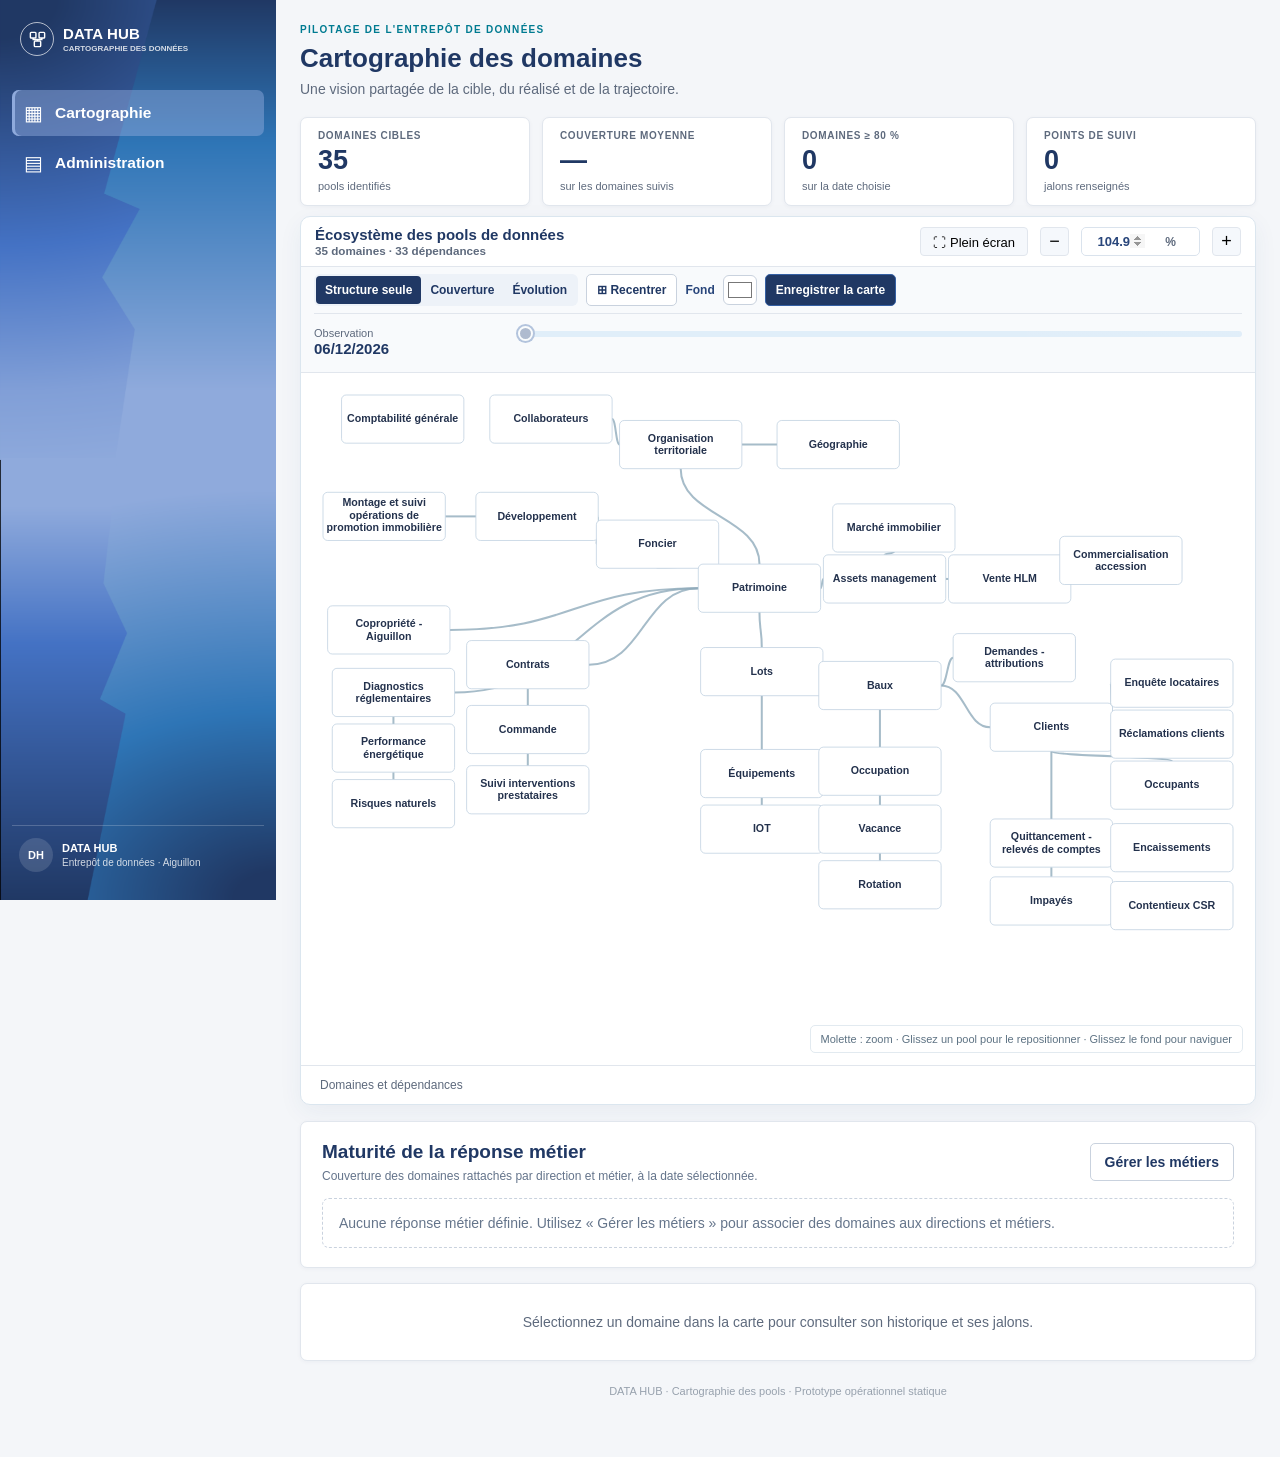
==== DATA_HUB_Cartographie.html @ ed9040ea "Séparer import et enregistrement, relier zoom et caméra à la sauvegarde explicite" ====
<!doctype html>
<html lang="fr"><head><meta charset="utf-8"><meta name="viewport" content="width=device-width,initial-scale=1"><title>DATA HUB • Cartographie</title><style>
/* Design inspiré des fichiers Aiguillon_design d'ARIANE (lecture seule). */
:root{--blue-950:#203864;--blue-900:#29467b;--blue-800:#3560a4;--blue-100:#eaf1fb;--bg:#f4f6f9;--border:#e1e6ed;--text:#14213d;--muted:#5e6a7d;--teal:#007b91;--font:"Century Gothic","CenturyGothic","AppleGothic","Segoe UI",Arial,sans-serif}
*{box-sizing:border-box}body{margin:0;background:var(--bg);color:var(--text);font:14px var(--font)}button,input,select,textarea{font:inherit}button{cursor:pointer}button:focus-visible,input:focus-visible,select:focus-visible,textarea:focus-visible{outline:2px solid #1d64c8;outline-offset:2px}button:disabled{opacity:.5;cursor:not-allowed}.layout{display:flex;min-height:100vh}.side{width:260px;position:sticky;top:0;align-self:flex-start;min-height:100vh;background:linear-gradient(145deg,#29467b,#203864 65%,#284c7d);color:white;flex-shrink:0;padding:24px 13px;display:flex;flex-direction:column}.brand{display:flex;align-items:center;gap:13px;font-size:19px;font-weight:800;letter-spacing:1px;padding:4px 12px}.brand small{display:block;font-size:9px;letter-spacing:1.1px;margin-top:4px;opacity:.8}.logo{border:1px solid #ffffff88;border-radius:50%;height:38px;width:38px;display:grid;place-items:center;font-size:25px}.side nav{display:grid;gap:5px;margin-top:48px}.side nav button{border:0;background:transparent;color:white;border-radius:6px;padding:13px 14px;text-align:left;font-weight:600}.side nav button.active{background:#ffffff29;box-shadow:inset 3px 0 #8faadc}.side nav button:hover{background:#ffffff24}.side-foot{border-top:1px solid #ffffff33;margin-top:auto;padding:18px 12px;font-size:11px;font-weight:700;letter-spacing:.5px}.side-foot small{font-weight:400;opacity:.7}main{min-width:0;flex:1;max-width:1800px;padding:25px clamp(16px,3vw,40px) 15px;margin:auto}.top{display:flex;justify-content:space-between;align-items:center;gap:15px;margin-bottom:20px}.top h1{font-size:26px;color:var(--blue-950);margin:7px 0}.top p{color:var(--muted);margin:0}.overline{font-size:10px;font-weight:700;letter-spacing:1.3px;color:var(--teal)}.actions,.form-actions{display:flex;align-items:center;gap:8px;flex-wrap:wrap}.storage-status{color:#66768a;font-size:12px}.btn{border:1px solid var(--blue-800);background:var(--blue-950);color:white;border-radius:5px;padding:10px 14px;font-weight:700}.btn.secondary{background:white;color:var(--blue-950);border-color:#c9d2de}.btn.danger{color:#b42318;background:#fff;border-color:#efb6b4}.btn:hover{filter:brightness(.95)}.kpis{display:grid;grid-template-columns:repeat(4,1fr);gap:12px;margin-bottom:16px}.kpis article,.panel{background:white;border:1px solid var(--border);border-radius:7px;box-shadow:0 1px 4px #2038640b}.kpis article{padding:18px 20px}.kpis article small{display:block;color:var(--muted);font-size:10px;font-weight:700;letter-spacing:.65px}.kpis article strong{display:block;font-size:31px;margin:8px 0 2px;color:var(--blue-950)}.kpis article span{color:var(--muted);font-size:11px}.toolbar{padding:13px 16px;margin-bottom:15px}.toolrow{display:flex;align-items:center;gap:12px;flex-wrap:wrap}.toggle{display:flex;background:#edf2f8;border-radius:6px;padding:3px}.toggle button{border:0;background:transparent;padding:8px 10px;color:var(--blue-950);border-radius:4px;font-weight:700}.toggle .active{background:var(--blue-950);color:white}.search{display:flex;align-items:center;gap:7px;margin-left:auto;color:var(--muted)}.search input{width:220px}.toolrow input,.toolrow select,.date-controls input,.admin-panel input,.admin-panel select,.admin-panel textarea{background:white;border:1px solid #c9d2de;border-radius:5px;padding:9px 11px;color:var(--text);min-width:0}.toolrow label{font-size:12px;color:var(--muted)}.timeline{display:flex;align-items:end;justify-content:space-between;gap:18px;border-top:1px solid var(--border);margin-top:13px;padding-top:13px}.timeline>div:first-child{flex:1}.timeline label{font-size:12px;color:var(--muted)}.timeline label strong{color:var(--blue-950);margin-left:10px}.timeline input[type=range]{display:block;accent-color:var(--teal);width:100%;margin:12px 0 4px}.date-controls{display:flex;gap:7px;align-items:center}.map-panel{overflow:hidden}.map-heading{padding:16px 18px 12px;display:flex;justify-content:space-between;align-items:center}.map-heading b{font-size:16px}.map-heading small{display:block;color:var(--muted);margin-top:4px}.zoom{display:flex;align-items:center;gap:12px}.zoom button{background:#f5f8fc;border:1px solid var(--border);border-radius:4px;width:29px;height:29px;font-size:18px}.zoom span{font-size:12px;color:var(--muted);min-width:45px;text-align:center}#mapViewport{position:relative;overflow:hidden;min-height:630px;height:min(69vh,860px);background:radial-gradient(circle at 20% 10%,#fff 0%,#fafcff 80%);border-top:1px solid var(--border);cursor:grab}#mapViewport:active{cursor:grabbing}#mapSvg{width:100%;height:100%;display:block;touch-action:none}.edge{fill:none;stroke:#a6bacb;stroke-width:2;opacity:.72;vector-effect:non-scaling-stroke}.edge.active{stroke:var(--teal);stroke-width:3}.node rect{fill:white;stroke:#b9c9d8;stroke-width:1.35}.node .accent{fill:var(--teal)}.node text{font:700 12px var(--font);fill:#223551;pointer-events:none}.node .subtext{font:10px var(--font);fill:#64748b}.node{cursor:pointer}.node:hover rect:first-child,.node.selected rect:first-child{stroke:var(--teal);stroke-width:3}.node.dim{opacity:.19}.node .percent{font:800 15px var(--font)}.node .pct-bg{fill:#e6ebf0}.node .pct-bar{fill:var(--teal)}.map-help{position:absolute;bottom:11px;right:16px;color:#94a0ac;font-size:11px;pointer-events:none}.legend{display:flex;gap:17px;flex-wrap:wrap;align-items:center;padding:12px 19px;border-top:1px solid var(--border);color:var(--muted);font-size:12px}.legend i{display:inline-block;width:10px;height:10px;border-radius:3px;margin-right:5px}.detail{margin-top:15px;padding:20px}.empty-detail{text-align:center;color:var(--muted);padding:10px}.detail-head{display:flex;justify-content:space-between;gap:15px}.detail-head h2{margin:0 0 4px;font-size:19px}.detail-head p{margin:0;color:var(--muted)}.details-grid{display:grid;grid-template-columns:180px 1fr;gap:24px;margin-top:16px}.big-percent{font-size:42px;color:var(--blue-950);font-weight:800}.mini-timeline{display:flex;gap:8px;flex-wrap:wrap}.mini-timeline span{border:1px solid var(--border);border-radius:5px;padding:9px 12px;background:#f9fbff;font-size:12px}.mini-timeline small{display:block;color:var(--muted);margin-top:3px}.two-col{display:grid;grid-template-columns:1fr 1fr;gap:15px;margin-bottom:15px}.admin-panel{padding:20px;margin-bottom:15px}.admin-panel h2{font-size:19px;color:var(--blue-950);margin:0 0 10px}.admin-panel h3{font-size:14px;margin:25px 0 10px}.muted{color:var(--muted);line-height:1.6}.admin-panel form{display:grid;gap:14px}.admin-panel form label{display:grid;gap:6px;font-size:12px;font-weight:700;color:var(--blue-950)}.admin-panel textarea{resize:vertical}.admin-panel select[multiple]{min-height:130px}.admin-panel small{font-weight:400;color:var(--muted)}.inline-input{display:flex;align-items:center;gap:8px}.inline-input input{width:110px}.item-list{display:grid;gap:7px}.item{display:flex;align-items:center;justify-content:space-between;gap:12px;padding:10px;border:1px solid var(--border);border-radius:5px}.item small{display:block;margin-top:3px}.item button,.link-btn{color:var(--blue-800);background:transparent;border:0;text-align:left;font-weight:700}.item .danger{color:#b42318}.notice{background:#eaf1fb;padding:13px;border-radius:6px;margin:14px 0;color:var(--blue-950);line-height:1.6}footer{text-align:center;color:#97a1ad;font-size:11px;padding:24px}section[hidden]{display:none!important}
@media(max-width:1120px){.side{width:205px}.kpis{grid-template-columns:repeat(2,1fr)}.two-col{grid-template-columns:1fr}.search{margin-left:0}}@media(max-width:700px){.layout{display:block}.side{position:relative;width:100%;min-height:auto;padding:12px}.side nav{display:flex;overflow:auto;margin-top:12px}.side-foot{display:none}main{padding:16px 10px}.top,.timeline{flex-direction:column;align-items:stretch}.kpis{gap:6px}.kpis article{padding:12px}.kpis article strong{font-size:26px}#mapViewport{height:65vh;min-height:490px}.details-grid{grid-template-columns:1fr}.search input{width:180px}}
@media(prefers-reduced-motion:reduce){*{scroll-behavior:auto!important;transition:none!important}}

/* Bandeau source : ARIANE / humain/application_scenario/ui-theme/Aiguillon_design.
   Reproduction en HTML autonome des règles shell.css et de son image originale. */
:root{--app-bg:#f4f6f9;--surface:#fff;--border-strong:#c9d2de;--blue-300:#8faadc;--radius-md:7px;--sidebar-width:276px;--font-ui:"Century Gothic","CenturyGothic","AppleGothic","Segoe UI",Arial,sans-serif}
.side{width:var(--sidebar-width);padding:22px 12px 16px;min-height:100vh;background-color:#29467b;background-image:url("[data-uri]");background-size:100% 100%;background-position:center top}
.brand{display:flex;align-items:center;gap:9px;padding:0 8px;font-size:15px;letter-spacing:.2px;font-weight:700}
.brand .logo{width:34px;height:34px;display:grid;place-items:center;border:1px solid #ffffffaa;border-radius:50%;flex:none;font-size:unset}
.brand small{font-size:8px;font-weight:600;margin-top:2px;letter-spacing:0}
.side nav{display:flex;flex-direction:column;gap:4px;margin-top:34px}
.side nav button{display:flex;align-items:center;gap:12px;width:100%;border:0;border-radius:var(--radius-md);padding:11px 12px;background:transparent;color:#fff;font-size:15.5px;font-weight:600;text-align:left;box-shadow:none}
.side nav button:hover{background:rgb(143 170 220 / 34%)}
.side nav button.active{background:rgb(143 170 220 / 48%);box-shadow:inset 3px 0 0 var(--blue-300)}
.nav-icon{width:19px;display:inline-grid;place-items:center;font-size:20px;font-weight:400}
.side-foot{display:flex;align-items:center;gap:9px;margin-top:auto;padding:12px 7px;border-top:1px solid #ffffff33;font-size:11px;letter-spacing:0}
.side-foot>div{display:flex;flex-direction:column;gap:3px}.side-foot small{font-size:10px;opacity:.8}.user-round{width:34px;height:34px;display:grid;place-items:center;background:#ffffff22;border-radius:50%;flex:none;font-size:11px}
main{max-width:none;margin-left:0;flex:1;padding:20px 24px 36px}
.admin-actions[hidden]{display:none!important}
.admin-actions{justify-content:flex-end}
.admin-tabs{display:flex;gap:5px;border-bottom:1px solid var(--border-strong);margin:0 0 16px;padding:0 3px}
.admin-tabs button{border:0;border-radius:7px 7px 0 0;padding:13px 21px;background:#eef2f8;color:var(--blue-950);font-weight:700}
.admin-tabs button.active{background:var(--blue-950);color:white}
.admin-help p{color:var(--muted);line-height:1.5}
#domainAdmin[hidden],#coverageAdmin[hidden]{display:none!important}
#domainAdmin .two-col{grid-template-columns:minmax(0,1fr)}
#domainAdmin .admin-panel{margin-bottom:14px}
.coverage-workspace{max-width:1050px}
.coverage-workspace form{display:grid;grid-template-columns:1fr 1fr;column-gap:18px;row-gap:16px}
.coverage-workspace form label:first-child,.coverage-workspace form label:last-of-type{grid-column:1/-1}
.coverage-workspace form button{grid-column:1/-1;justify-self:start}
.map-panel{border-radius:10px;box-shadow:0 7px 25px #1c47700f;border:1px solid #dbe6ef}
.map-heading{padding:17px 22px}.map-heading b{color:var(--blue-950);font-size:17px}
.map-subtitle{color:#8b9bab!important}
#mapViewport{height:min(80vh,950px);min-height:670px;background:radial-gradient(ellipse at 50% 35%,#fff 0%,#fcfeff 58%,#f2f8fc 100%);cursor:grab}
#mapViewport.is-node-drag{cursor:grabbing}
.node{cursor:grab}.node.is-dragging{cursor:grabbing}
.node rect:first-child{fill:#fff;stroke:#b4d5dc;stroke-width:1.7;filter:drop-shadow(0 2px 5px #284c6a18)}
.node:hover rect:first-child,.node.selected rect:first-child{stroke:#007b91;stroke-width:2.7;filter:drop-shadow(0 3px 9px #007b9133)}
.node .bracket{fill:none;stroke:#008c9d;stroke-width:2.8;stroke-linecap:round}
.node text{font:700 14px var(--font);fill:#24324d}
.node .percent{font-size:13px;font-weight:800}
.node .pct-bg{fill:#edf1f5}.node .pct-bar{fill:#007b91}
.edge{stroke:#91acbc;stroke-width:2;opacity:.8}
.edge.active{stroke:#007b91;stroke-width:3.2;opacity:1}
.map-help{background:#ffffffd9;bottom:12px;right:12px;padding:7px 10px;border:1px solid #e2eaf0;border-radius:5px;color:#5d7283}
#mapCount{font-weight:600}
@media(max-width:1199px){.side{display:none}main{margin:0;padding:18px}}
@media(max-width:767px){.side{display:flex;width:100%;min-height:auto;background-size:cover;padding:12px}.side nav{margin-top:12px;flex-direction:row}.side-foot{display:none}.brand{font-size:14px}.admin-tabs button{padding:11px;font-size:12px}.coverage-workspace form{grid-template-columns:1fr}.coverage-workspace form label{grid-column:1!important}#mapViewport{min-height:540px;height:75vh}}

.node rect:first-child{filter:none;stroke:#b9cbdc;stroke-width:1.3px}.node .bracket{display:none}.node text{font-size:13px}.coverage-head{display:flex;align-items:center;justify-content:space-between;gap:20px;flex-wrap:wrap}.coverage-head label{display:flex;align-items:center;gap:9px}.coverage-table-wrap{overflow:auto;max-height:68vh;border:1px solid #e1e6ed;border-radius:6px;margin-top:16px}.coverage-table{table-layout:auto;width:max-content;min-width:100%;border-spacing:0}.coverage-table th,.coverage-table td{padding:10px!important;font-size:13px!important;border-bottom:1px solid #dce4ef!important}.coverage-table thead th{position:sticky;top:0;z-index:3;background:#203864!important;color:white!important}.coverage-table .domain-column{position:sticky;left:0;z-index:2;min-width:280px;max-width:370px;text-align:left;background:#eaf1fb!important;color:#203864!important}.coverage-table thead .domain-column{z-index:4;background:#203864!important;color:white!important}.coverage-table td{min-width:130px;background:white}.coverage-table tbody tr:nth-child(even) td{background:#f8fbff}.matrix-value{width:84px;text-align:right;border:1px solid #c9d2de;border-radius:5px;padding:7px}.date-cell{display:flex;gap:14px;align-items:center;justify-content:space-between}.remove-date{border:0;background:transparent;color:white;font-size:20px}.coverage-actions{display:flex;justify-content:space-between;gap:12px;align-items:center;flex-wrap:wrap;padding-top:17px}
/* Teintes exclusivement bleues et cartouches lisibles. */
.node .pct-bg{fill:#eaf1fb}.node .pct-bar{fill:#3560a4}.node rect:first-child{filter:none!important}.node .percent{font-weight:700}.node .bracket{display:none!important}
.coverage-table .domain-column{max-width:380px;overflow-wrap:anywhere}

.map-placement-notice{margin:-2px 0 10px;padding:9px 14px;border:1px solid #d5e2f0;border-radius:6px;color:#29467b;background:#edf4fc;font-size:12px}
#saveMapLayout{white-space:nowrap}
.coverage-table th.date-found{background:#3b7cbb!important;box-shadow:inset 0 0 0 3px #8faadc!important;transition:background .25s,box-shadow .25s}


/* Cartographie lisible : cartes plus grandes, plein écran réel / secours sans serveur. */
#mapPanel{min-width:0}
#mapPanel:fullscreen,#mapPanel.fullscreen-fallback{
 display:flex!important;flex-direction:column!important;width:100vw!important;height:100vh!important;
 max-width:none!important;max-height:none!important;border-radius:0!important;margin:0!important;
 border:none!important;background:white!important;z-index:9999
}
#mapPanel:fullscreen #mapViewport,#mapPanel.fullscreen-fallback #mapViewport{
 flex:1 1 auto!important;height:auto!important;min-height:0!important
}
#mapPanel.fullscreen-fallback{position:fixed!important;inset:0!important}
#mapPanel:fullscreen .map-heading,#mapPanel.fullscreen-fallback .map-heading{flex:none!important}
#mapPanel:fullscreen .legend,#mapPanel.fullscreen-fallback .legend{flex:none!important}
#mapFullscreen{width:auto!important;padding:6px 12px!important;font-size:13px!important;line-height:1.4!important;white-space:nowrap}
.node text{font-size:19px!important;letter-spacing:-.2px;font-weight:700}
.node .percent{font-size:14px!important}
.node rect:first-child{stroke-width:1.5px}


.coverage-table-wrap{min-height:280px!important;display:block!important;overflow:auto!important}
#coverageMatrix{display:table!important;width:max-content!important;min-width:100%!important;table-layout:auto!important}
#coverageMatrix thead{display:table-header-group!important}
#coverageMatrix tbody{display:table-row-group!important}
#coverageMatrix tr{display:table-row!important}
#coverageMatrix th,#coverageMatrix td{display:table-cell!important}
#coverageMatrix tbody th.domain-column{min-width:300px}
#coverageMatrix .matrix-value{min-width:72px!important;max-width:96px!important}
#coverageMatrix .unit{padding-left:5px;color:#5e6a7d}

/* Cartouches confortables pour la lecture et choix du fond Aiguillon */
.node text{font-size:23px!important;letter-spacing:0!important;font-weight:700!important}
.node .percent{font-size:17px!important}
.map-background-control{display:inline-flex!important;align-items:center!important;gap:8px;white-space:nowrap;font-size:12px!important;font-weight:700;color:#29467b!important}
.map-background-control input[type="color"]{width:39px;height:35px;cursor:pointer;padding:2px;border-radius:6px;border:1px solid #c9d2de;background:#fff}
#mapViewport{background-image:none!important}

/* Barre compacte intégrée à la cartographie : aucun bandeau séparé. */
.kpis{margin-bottom:10px}
.kpis article{padding:12px 17px}
.kpis article strong{font-size:27px;margin:4px 0 1px}
.map-heading{padding:9px 14px!important;gap:12px}
.map-heading b{font-size:15px!important}
.map-heading small{margin-top:1px!important}
.map-inline-controls{background:#f8fafc;border-top:1px solid #e1e6ed;padding:7px 12px 5px}
.map-tool-strip{display:flex;align-items:center;gap:8px;flex-wrap:wrap}
.map-tool-strip .toggle{padding:2px}
.map-tool-strip .toggle button{padding:7px 9px;font-size:12px}
.map-tool-strip .search{margin-left:0}
.map-tool-strip .search input{width:180px;padding:7px 9px}
.map-tool-strip .focus-control{display:flex;align-items:center;gap:6px;font-size:12px;color:#5e6a7d}
.map-tool-strip select{width:160px;padding:7px 8px}
.map-tool-strip .btn{padding:8px 10px;font-size:12px}
.map-tool-strip .map-background-control{font-size:11px}
.map-tool-strip .map-background-control input[type=color]{height:30px;width:34px}
.map-time-bar{display:flex;align-items:center;gap:14px;margin-top:7px;padding-top:7px;border-top:1px solid #e1e6ed;min-width:0}
.map-time-caption{display:flex;flex-direction:column;align-items:flex-start;flex:0 0 152px;gap:2px;font-size:10px;color:#5e6a7d}
.map-time-caption strong{font-size:12px;color:#203864;white-space:nowrap}
.map-time-caption small{font-size:10px;color:#64748b}
.map-time-track{min-width:150px;flex:1;align-self:center;position:relative;padding-top:2px}
.map-time-track input[type=range]{width:100%;accent-color:#3560a4;margin:0;display:block;height:17px;cursor:pointer}
.map-time-track input[type=range]:disabled{opacity:.35;cursor:not-allowed}
.time-stops{position:relative;height:19px;margin:0 8px}
.time-stop{position:absolute;top:0;transform:translateX(-50%);width:12px;height:12px;border:2px solid #3560a4;border-radius:50%;background:#eaf1fb;padding:0;cursor:pointer}
.time-stop.active{background:#203864;border-color:#203864;box-shadow:0 0 0 3px #8faadc66}
.time-stop.future{border-style:dashed}
.time-stop .time-point-label{position:absolute;top:12px;left:50%;transform:translateX(-50%);font-size:9px;white-space:nowrap;color:#405775;font-weight:600;pointer-events:none}
.time-stop.active .time-point-label{color:#203864;font-weight:800}
.time-ends{display:flex;justify-content:space-between;color:#77879e;font-size:9px;margin:0 2px;min-height:12px}
.time-ends:empty{display:none}
.map-time-bar .date-controls{flex:none;gap:6px}
.map-time-bar .date-controls input{width:132px;padding:6px 7px;font-size:12px}
.map-time-bar .date-controls .btn{padding:7px 9px;font-size:12px}
.map-inline-status{font-size:10px;color:#7c8a9a;min-height:14px;margin-top:3px}
#mapViewport{height:min(77vh,950px);border-top:1px solid #e1e6ed}
#mapPanel:fullscreen .map-inline-controls,#mapPanel.fullscreen-fallback .map-inline-controls{flex:none!important}
@media(max-width:1150px){
 .map-tool-strip .search input{width:145px}
 .map-time-bar{flex-wrap:wrap}
 .map-time-caption{flex-basis:125px}
 .map-time-track{flex-basis:50%}
}
@media(max-width:690px){
 .map-heading{align-items:flex-start}
 .map-time-bar{gap:8px}
 .map-time-caption{flex:1 0 100%}
 .map-time-track{flex:1 0 100%;order:2}
 .map-time-bar .date-controls{order:1}
 .map-tool-strip .search input{width:170px}
}


/* Frise temporelle : libellés mieux contrastés et bandeau épuré. */
.map-tool-strip{gap:8px}
.map-time-caption{flex-basis:172px}
.map-time-caption span,.map-time-caption small{font-size:12px}
.map-time-caption strong{font-size:16px}
.time-stops{height:34px}
.time-stop{height:16px;width:16px;border-width:2px}
.time-stop .time-point-label{font-size:13px;top:17px;letter-spacing:.2px;font-weight:700}
.time-stop.active .time-point-label{font-weight:800}
.time-ends{font-size:11px;margin-top:4px}
.map-time-track{padding-top:4px}
.map-inline-controls{padding:7px 13px 8px}
.json-import-status{margin:0 0 12px;padding:10px 13px;background:#eff4fa;border:1px solid #d9e6f3;border-radius:6px;color:#29467b;font-size:12px;line-height:1.5}


/* Frise claire, sans bornes ni légendes pouvant se chevaucher */
.map-time-bar{padding-bottom:1px}
.map-time-caption{flex:0 0 190px;gap:1px}
.map-time-caption span{font-size:11px}
.map-time-caption strong{font-size:15px;white-space:nowrap}
.map-time-track{padding-top:2px;--today-split:100%}
.map-time-track input[type=range]{appearance:none;-webkit-appearance:none;background:transparent;height:21px;cursor:pointer;accent-color:transparent}
.map-time-track input[type=range]::-webkit-slider-runnable-track{height:6px;border-radius:20px;background:linear-gradient(90deg,#3560a4 0%,#3560a4 var(--today-split),#b6d6f3 var(--today-split),#b6d6f3 100%);border:0}
.map-time-track input[type=range]::-moz-range-track{height:6px;border-radius:20px;background:linear-gradient(90deg,#3560a4 0%,#3560a4 var(--today-split),#b6d6f3 var(--today-split),#b6d6f3 100%);border:0}
.map-time-track input[type=range]::-webkit-slider-thumb{-webkit-appearance:none;width:15px;height:15px;margin-top:-4.5px;border-radius:50%;border:2px solid #fff;background:#29467b;box-shadow:0 0 0 2px #3560a4}
.map-time-track.future-selection input[type=range]::-webkit-slider-thumb{background:#9fc5e8;box-shadow:0 0 0 2px #8faadc}
.map-time-track input[type=range]::-moz-range-thumb{width:12px;height:12px;border-radius:50%;border:2px solid #3560a4;background:#29467b}
.map-time-track.future-selection input[type=range]::-moz-range-thumb{background:#9fc5e8;border-color:#8faadc}
.time-stops{height:19px}
.time-stop{width:14px;height:14px;border:2px solid #3560a4;background:#eaf1fb;border-radius:50%;top:2px}
.time-stop.future{border-color:#81b0e2;background:#dfedfa;border-style:solid}
.time-stop.active{border-color:#29467b;background:#29467b;box-shadow:0 0 0 3px #8faadc66}
.time-stop.future.active{border-color:#6b9ed8;background:#9fc5e8;box-shadow:0 0 0 3px #b6d6f388}
.time-point-label,.time-ends,.map-inline-status{display:none!important}
@media(max-width:850px){.map-time-caption{flex-basis:145px}.map-time-caption strong{font-size:13px}}


.domain-list-actions{display:flex;align-items:center;gap:12px;flex-shrink:0}.domain-list-actions .btn{padding:7px 10px;font-size:12px}.domain-list-actions strong{min-width:54px;text-align:right}

/* Zoom précis (5 à 500 %), intégré dans l'en-tête sans agrandir le bandeau. */
.zoom .zoom-custom{display:inline-flex;align-items:center;justify-content:center;gap:3px;
  border:1px solid #dae3ed;background:#fff;border-radius:5px;padding:1px 6px;color:#29467b;white-space:nowrap}
.zoom-custom input[type=number]{width:57px;border:0;outline:none;background:transparent;color:#29467b;
  text-align:right;font-size:13px;font-weight:700;padding:5px 0;font-family:inherit}
.zoom-custom input[type=number]:focus-visible{outline:2px solid #3560a4;border-radius:3px}
.zoom-custom input::-webkit-inner-spin-button,.zoom-custom input::-webkit-outer-spin-button{opacity:.6}
.zoom-custom span{font-size:12px;font-weight:600}


/* La carte est une surface de manipulation, jamais une zone de sélection de texte.
   Portée volontairement limitée : formulaires et tableau d'administration inchangés. */
#mapViewport,#mapViewport *{
  -webkit-user-select:none!important;
  user-select:none!important;
}
#mapViewport svg text{
  -webkit-user-select:none!important;
  user-select:none!important;
  pointer-events:none!important;
}
#mapViewport{touch-action:none}


/* Direction et réponse métier — mêmes composants et couleurs Aiguillon. */
.business-admin-layout{display:grid;grid-template-columns:minmax(320px,.9fr) minmax(320px,1.1fr);gap:16px}
.business-admin-layout .admin-panel{min-width:0}
#businessAdmin[hidden]{display:none!important}
#businessAdmin select[multiple]{min-height:290px}
.business-report{margin-top:16px;padding:19px 21px}
.business-report-header{display:flex;justify-content:space-between;align-items:center;gap:16px;flex-wrap:wrap}
.business-report h2{font-size:19px;color:#203864;margin:0}
.business-report-header p{font-size:12px;margin:6px 0 0;color:#64748b}
.business-analysis{display:grid;gap:14px;margin-top:15px}
.business-empty{border:1px dashed #c9d2de;padding:16px;border-radius:7px;color:#65758b}
.business-direction{border:1px solid #dce5f0;border-radius:8px;overflow:hidden;background:#fff}
.business-direction-header{padding:12px 15px;display:flex;align-items:center;justify-content:space-between;gap:16px;background:#edf3fa}
.business-direction-header h3{font-size:15px;margin:0;color:#203864}
.business-direction-header small{color:#62728b}
.business-score{display:flex;align-items:center;gap:12px;white-space:nowrap}
.business-score strong{color:#203864;font-size:21px}
.business-meter{width:115px;height:8px;background:#d7e2ee;border-radius:10px;overflow:hidden}
.business-meter>span{display:block;height:100%;background:#3560a4;border-radius:10px}
.business-rows{display:grid}
.business-row{display:grid;grid-template-columns:minmax(180px,1fr) 120px 115px minmax(100px,.65fr);align-items:center;gap:10px;padding:10px 15px;border-top:1px solid #e8edf4;font-size:12px}
.business-row strong{font-size:13px;color:#29467b}
.business-row .business-details{color:#6a7b91;text-align:right}
.business-row .business-score strong{font-size:15px}
.business-list-item{display:flex;align-items:center;justify-content:space-between;gap:10px;padding:11px 12px;border-bottom:1px solid #e3eaf3}
.business-list-item .name{font-weight:700;color:#203864}
.business-list-item small{display:block;color:#64748b;margin-top:4px}
.business-list-item button{flex:none}
.business-list-direction{margin:15px 0 5px;color:#29467b}
@media(max-width:1000px){.business-admin-layout{grid-template-columns:1fr}}
@media(max-width:720px){.business-row{grid-template-columns:1fr 75px;gap:6px}.business-row .business-meter,.business-row .business-details{grid-column:1/-1}.business-score{justify-content:flex-end}}


/* Interception des sélections pendant les glissements, y compris le SVG. */
#mapViewport,#mapViewport *{user-select:none!important;-webkit-user-select:none!important;-webkit-touch-callout:none!important}
#mapViewport svg text{user-select:none!important;-webkit-user-select:none!important;pointer-events:none!important}

/* Domaine(s) affectés et navigation cartographique depuis la réponse métier. */
.business-row{grid-template-columns:minmax(220px,2.2fr) 78px 120px 145px;align-items:center}
.business-job-content{min-width:0}
.business-job-content>strong{display:block}
.business-domains{display:flex;align-items:center;flex-wrap:wrap;gap:4px;margin-top:5px;min-width:0}
.business-domains-label{font-size:10px;color:#64748b}
.business-domain-chip{font-size:10px;color:#365778;background:#edf3fa;border:1px solid #dce7f4;border-radius:4px;padding:2px 6px;max-width:210px;overflow:hidden;text-overflow:ellipsis;white-space:nowrap}
.business-domain-disclosure{display:inline-block;position:relative}
.business-domain-disclosure summary{display:list-item;list-style:none;padding:2px 7px;font-size:10px;font-weight:700;color:#3560a4;border-radius:4px;background:#e7effa;cursor:pointer}
.business-domain-disclosure summary::-webkit-details-marker{display:none}
.business-domain-disclosure summary:hover{background:#d7e6fa}
.business-domain-expanded{display:flex;gap:5px;flex-wrap:wrap;max-height:136px;overflow:auto;padding:8px 0 3px}
.business-domain-disclosure[open]{flex-basis:100%}
.business-focus-target{cursor:pointer}
.business-focus-target:hover{background:#e9f1fc}
.business-focus-target:focus-visible{outline:2px solid #3560a4;outline-offset:-3px}
.business-focus-target.business-focus-active{background:#dceafd;box-shadow:inset 3px 0 #3560a4}
.business-focus-chevron{font-weight:800;font-size:13px;color:#7395b8}
.business-focus-label{font-size:11px;font-weight:700;color:#203864;max-width:230px;text-overflow:ellipsis;overflow:hidden;white-space:nowrap}
.focus-reset{padding:7px 10px!important;font-size:11px!important}
#mapViewport .node.focus-primary{opacity:1}
#mapViewport .node.focus-context{opacity:.92}
#mapViewport .node.focus-dim{opacity:.17}
#mapViewport .edge.focus-active{stroke:#087ca0;stroke-width:3.3;opacity:1}
#mapViewport .edge.focus-dim{opacity:.10}
@media(max-width:900px){.business-row{grid-template-columns:minmax(190px,1fr) 72px 100px}.business-row .business-details{grid-column:1/-1;text-align:left}}
@media(max-width:640px){.business-row{grid-template-columns:minmax(0,1fr) 65px}.business-row .business-meter{grid-column:1/-1}.business-domain-chip{max-width:170px}}

</style></head>
<body><div class="layout">
<aside class="side"><div class="brand"><span class="logo"><svg aria-hidden="true" viewBox="0 0 24 24" width="19" height="19" fill="none" stroke="currentColor" stroke-width="1.8"><rect x="3" y="3" width="7" height="7" rx="1"/><rect x="14" y="3" width="7" height="7" rx="1"/><rect x="8" y="14" width="8" height="7" rx="1"/><path d="M6.5 10v2h5.5m5.5-2v2H12v2"/></svg></span><div>DATA HUB<small>CARTOGRAPHIE DES DONNÉES</small></div></div><nav aria-label="Navigation principale"><button data-view="map" class="active"><span class="nav-icon">▦</span> Cartographie</button><button data-view="admin"><span class="nav-icon">▤</span> Administration</button></nav><div class="side-foot"><span class="user-round">DH</span><div><b>DATA HUB</b><small>Entrepôt de données · Aiguillon</small></div></div></aside>
<main><header class="top"><div><span class="overline">PILOTAGE DE L'ENTREPÔT DE DONNÉES</span><h1 id="pageTitle">Cartographie des domaines</h1><p id="pageDesc">Une vision partagée de la cible, du réalisé et de la trajectoire.</p></div><div class="actions admin-actions" id="adminActions" hidden><button class="btn" id="saveHtmlDirect" type="button" title="Écrire les données actuellement chargées dans ce fichier HTML">Enregistrer le HTML</button><button class="btn secondary" id="saveHtmlCopy">Enregistrer une copie</button><span id="storageStatus" class="storage-status">● Mode local</span><button class="btn secondary" id="exportButton">Exporter JSON</button><button class="btn secondary" id="importButton" type="button">Importer JSON</button><input id="importFile" type="file" accept=".json,application/json" hidden></div></header>
<section id="mapPage"><div class="kpis"><article><small>DOMAINES CIBLES</small><strong id="totalDomains">—</strong><span>pools identifiés</span></article><article><small>COUVERTURE MOYENNE</small><strong id="avgCoverage">—</strong><span>sur les domaines suivis</span></article><article><small>DOMAINES ≥ 80 %</small><strong id="matureDomains">—</strong><span>sur la date choisie</span></article><article><small>POINTS DE SUIVI</small><strong id="totalMilestones">—</strong><span>jalons renseignés</span></article></div>
<div class="panel map-panel" id="mapPanel">
<div class="map-heading"><div><b>Écosystème des pools de données</b><small id="mapCount"></small></div><div class="zoom"><button id="mapFullscreen" title="Afficher la cartographie en plein écran" type="button">⛶ Plein écran</button><button id="zoomOut" title="Dézoomer">−</button><label class="zoom-custom" for="zoomInput" title="Saisir un zoom précis en pourcentage"><input id="zoomInput" type="number" min="5" max="500" step="0.5" value="100" aria-label="Zoom en pourcentage"> <span>%</span></label><button id="zoomIn" title="Zoomer">+</button></div></div>
<div class="map-inline-controls">
  <div class="map-tool-strip">
    <div class="toggle" aria-label="Calque affiché"><button data-layer="structure" class="active">Structure seule</button><button data-layer="coverage">Couverture</button><button data-layer="delta">Évolution</button></div>
    <button class="btn secondary" id="fitButton">⊞ Recentrer</button>
    <label class="map-background-control" for="mapBackgroundPicker">Fond <input id="mapBackgroundPicker" type="color" value="#ffffff" title="Choisir la couleur de fond de la cartographie"></label>
    <button class="btn" id="saveMapLayout" type="button" title="Enregistrer les positions et le fond dans le fichier HTML">Enregistrer la carte</button><span class="business-focus-label" id="businessFocusLabel" hidden></span><button class="btn secondary" type="button" id="clearBusinessFocus" hidden>✕ Vue métier</button>
  </div>
  <div class="map-time-bar">
    <div class="map-time-caption"><span>Observation</span><strong id="dateLabel"></strong></div>
    <div class="map-time-track">
      <input type="range" id="dateRange" min="0" max="1" value="0" step="1" aria-label="Naviguer dans les dates de constat">
      <div id="dateMarkers" class="time-stops" aria-label="Dates de constat"></div>
    </div>
  </div>
</div>
<div id="mapViewport"><svg id="mapSvg" role="img" aria-label="Cartographie interactive des dépendances entre domaines"></svg><div class="map-help">Molette : zoom · Glissez un pool pour le repositionner · Glissez le fond pour naviguer</div></div><div class="legend" id="legend"></div></div>
<div class="panel business-report" id="businessReport">
 <div class="business-report-header"><div><h2>Maturité de la réponse métier</h2><p>Couverture des domaines rattachés par direction et métier, à la date sélectionnée.</p></div><button class="btn secondary" type="button" id="manageBusiness">Gérer les métiers</button></div>
 <div id="businessAnalysis" class="business-analysis" aria-live="polite"></div>
</div>
<div class="detail panel" id="detail"><div class="empty-detail">Sélectionnez un domaine dans la carte pour consulter son historique et ses jalons.</div></div>
</section>
<section id="adminPage" hidden><div class="json-import-status" id="jsonImportStatus" role="status">Exportez votre référentiel avant chaque migration. Les JSON des versions précédentes restent compatibles.</div><div class="admin-tabs" role="tablist" aria-label="Administration"><button class="active" role="tab" aria-selected="true" aria-controls="coverageAdmin" data-admin-tab="coverage">Couverture des données</button><button role="tab" aria-selected="false" aria-controls="domainAdmin" data-admin-tab="domains">Domaines & dépendances</button><button role="tab" aria-selected="false" aria-controls="businessAdmin" data-admin-tab="business">Réponse métier</button></div><div id="domainAdmin" role="tabpanel" hidden><div class="two-col"><div class="panel admin-panel"><h2>Domaines de données</h2><p class="muted">Ajoutez un domaine indépendant ou reliez-le à plusieurs domaines existants.</p><form id="domainForm"><input type="hidden" id="domainId"><label>Nom du domaine <input id="domainName" required maxlength="90" placeholder="Ex. Maintenance patrimoniale"></label><label>Description <textarea id="domainDescription" rows="2" placeholder="Périmètre du pool de données"></textarea></label><label>Dépendances (plusieurs choix possibles)<select multiple id="domainParents" size="7"></select><small>Ctrl + clic pour sélectionner plusieurs parents. Laissez vide pour un domaine autonome.</small></label><div class="form-actions"><button class="btn" type="submit">Enregistrer le domaine</button><button class="btn secondary" type="button" id="resetDomain">Nouveau</button><button class="btn danger" type="button" id="deleteDomain" hidden>Supprimer</button></div></form></div></div><div class="panel admin-panel"><h2>Référentiel des domaines</h2><div id="domainTable"></div></div></div><div id="coverageAdmin" role="tabpanel"><div class="panel admin-panel"><div class="coverage-head"><div><h2>Matrice de couverture</h2><p class="muted">Chaque ligne correspond à un domaine et chaque colonne à une date de constat. Une cellule vide signifie « non renseigné ».</p></div><div class="form-actions"><label>Nouvelle date <input id="newStatementDate" type="date"></label><button class="btn" id="addStatementDate" type="button">Ajouter une date</button></div></div><div class="coverage-table-wrap"><table id="coverageMatrix" class="coverage-table"></table></div><div class="coverage-actions"><span id="matrixStatus" role="status" class="muted"></span><button class="btn" id="saveCoverageMatrix">Enregistrer les couvertures</button></div></div></div>
<div id="businessAdmin" role="tabpanel" hidden>
  <div class="business-admin-layout">
    <div class="panel admin-panel"><h2>Réponse métier</h2><p class="muted">Créez un métier au sein d'une direction et associez-lui un ou plusieurs domaines de données. Un même domaine peut être rattaché à plusieurs métiers.</p>
      <form id="businessForm"><input id="businessId" type="hidden">
        <label>Direction <input id="businessDirection" list="directionsList" required maxlength="100" placeholder="Ex. Direction du patrimoine"><datalist id="directionsList"></datalist></label>
        <label>Métier <input id="businessName" required maxlength="100" placeholder="Ex. Gestion technique du patrimoine"></label>
        <label>Domaines de données concernés <select multiple id="businessDomains" size="12" required></select><small>Ctrl + clic pour sélectionner plusieurs domaines, ou Cmd + clic sur Mac.</small></label>
        <div class="form-actions"><button class="btn" type="submit" id="saveBusiness">Enregistrer le métier</button><button class="btn secondary" id="resetBusiness" type="button">Nouveau métier</button><button class="btn danger" id="deleteBusiness" type="button" hidden>Supprimer le métier</button></div>
      </form>
    </div>
    <div class="panel admin-panel"><h2>Directions et métiers</h2><p class="muted">Cliquez sur un métier pour modifier sa direction ou les domaines qui lui sont rattachés.</p><div id="businessList"></div></div>
  </div>
</div></section>
<section id="storagePage" hidden><div class="panel admin-panel"><h2>Un seul fichier HTML, toutes les données intégrées</h2><p>Les domaines, dépendances et jalons de couverture sont intégrés dans ce fichier HTML. Pour modifier le fichier lui-même, cliquez sur <b>Enregistrer</b>, puis sélectionnez le fichier HTML ouvert à l’écran (première utilisation de la session). Autorisez l’écriture dans Edge/Chrome. Après la première autorisation, les modifications de domaines et de jalons sont automatiquement enregistrées dans ce HTML. Le fichier reste autonome et peut être envoyé à un collègue.</p><p><b>Enregistrer une copie</b> crée une nouvelle version à envoyer ou à archiver, sans toucher au fichier original. La version active et les modifications non sauvegardées sont indiquées en haut de l’écran.</p><div id="htmlSaveMessage" class="notice" role="status">Document ouvert. Aucune modification non enregistrée.</div><p class="muted">Le navigateur n’identifie pas automatiquement le fichier qui a servi à ouvrir la page : lors de la première sauvegarde, choisissez explicitement ce même fichier. Si le fichier a été modifié ailleurs, l’enregistrement sera refusé pour éviter un écrasement. Utilisation recommandée : Microsoft Edge sur Windows. En cas de refus ou de navigateur non compatible, « Enregistrer une copie » utilise un téléchargement standard.</p></div><div hidden><div class="panel admin-panel"><h2>Fichier de données partagé</h2><p>Choisissez un fichier JSON dans un dossier Teams <b>synchronisé localement avec OneDrive</b> et ouvert dans <b>Edge ou Chrome</b>. Les modifications sont alors enregistrées dans ce fichier lorsque vous cliquez sur « Enregistrer sur le dossier ». Les autres collaborateurs doivent recharger le fichier pour voir les changements.</p><div class="form-actions"><button id="openShared" class="btn">Ouvrir un fichier existant</button><button id="createShared" class="btn secondary">Créer un fichier dans un dossier</button><button id="saveShared" class="btn secondary">Enregistrer sur le dossier</button><button id="reloadShared" class="btn secondary">Recharger</button></div><div id="storageInfo" class="notice"></div><h3>Important pour le travail collaboratif</h3><p>La synchronisation OneDrive n'est pas une base de données transactionnelle : deux personnes modifiant le même fichier en parallèle peuvent créer un conflit. Pour des saisies simultanées fiables et des droits centralisés, utilisez une application hébergée avec Microsoft Graph / SharePoint List ou une API sécurisée.</p><p>La publication d'un HTML dans les « Fichiers » Teams n'en fait pas automatiquement une application web consultable. Pour un accès via URL, hébergez les fichiers statiques sur un site interne (Azure Static Web Apps, par exemple), éventuellement intégré en onglet Teams.</p></div></div></section>
<footer>DATA HUB · Cartographie des pools · Prototype opérationnel statique</footer></main></div><script id="data-hub-embedded-state" type="application/json">{"version":1,"bootstrap":true,"revision":"seed-data-hub-cartographie-2026-10-13"}</script><script>
/* DATA HUB — application statique autonome, sans CDN ni API. */
'use strict';
const $=id=>document.getElementById(id);
const names=[
['Comptabilité générale',''],
['Collaborateurs',''],
['Organisation territoriale','Collaborateurs'],
['Géographie','Organisation territoriale'],
['Montage et suivi opérations de promotion immobilière',''],
['Développement','Montage et suivi opérations de promotion immobilière'],
['Foncier','Développement'],
['Patrimoine','Foncier|Organisation territoriale'],
['Lots','Patrimoine'],
['Équipements','Lots'],
['IOT','Équipements'],
['Copropriété - Aiguillon','Patrimoine'],
['Diagnostics réglementaires','Patrimoine'],
['Performance énergétique','Diagnostics réglementaires'],
['Risques naturels','Performance énergétique'],
['Contrats','Patrimoine'],
['Commande','Contrats'],
['Suivi interventions prestataires','Commande'],
['Assets management','Patrimoine'],
['Marché immobilier','Assets management'],
['Vente HLM','Assets management'],
['Commercialisation accession','Vente HLM'],
['Baux','Lots'],
['Occupation','Baux'],
['Vacance','Occupation'],
['Rotation','Vacance'],
['Demandes - attributions','Baux'],
['Clients','Baux'],
['Enquête locataires','Clients'],
['Réclamations clients','Clients'],
['Occupants','Clients'],
['Quittancement - relevés de comptes','Clients'],
['Encaissements','Quittancement - relevés de comptes'],
['Impayés','Quittancement - relevés de comptes'],
['Contentieux CSR','Impayés']
];
function sample(){const domains=names.map(([name],i)=>({id:'d'+(i+1),name,description:'',parents:[]}));names.forEach(([n,p],i)=>{domains[i].parents=p?p.split('|').map(t=>domains.find(d=>d.name===t)?.id).filter(Boolean):[]});return {version:3,domains,milestones:[],positions:{},statementDates:[],mapBackground:'#ffffff',mapView:null,businessResponses:[],updatedAt:new Date().toISOString()}}
function valid(raw){if(!raw||typeof raw!=='object'||!Array.isArray(raw.domains)||!Array.isArray(raw.milestones))throw Error('Structure JSON non reconnue');if(raw.version!==undefined&&(!Number.isInteger(Number(raw.version))||Number(raw.version)>3||Number(raw.version)<1))throw Error('Version de schéma JSON incompatible : '+raw.version);const ids=new Set();const ds=raw.domains.map(d=>{if(typeof d.id!=='string'||!d.id||ids.has(d.id)||typeof d.name!=='string'||!d.name.trim()||!Array.isArray(d.parents))throw Error('Domaine incorrect ou identifiant en double');ids.add(d.id);return {...d,id:d.id,name:d.name.trim().slice(0,100),description:String(d.description||'').slice(0,1000),parents:[...d.parents]}});for(const d of ds)for(const p of d.parents)if(!ids.has(p)||p===d.id)throw Error('Dépendance invalide pour '+d.name);let cycle=false;const visited=new Set(),stack=new Set();function visit(id){if(stack.has(id)){cycle=true;return}if(visited.has(id))return;stack.add(id);const d=ds.find(x=>x.id===id);d.parents.forEach(visit);stack.delete(id);visited.add(id)}ds.forEach(d=>visit(d.id));if(cycle)throw Error('La cartographie ne peut pas contenir de dépendance circulaire');const ms=raw.milestones.map(m=>{
 if(!m||typeof m!=='object'||m.value===null||m.value===undefined||m.value===''||typeof m.value==='boolean')throw Error('Jalon sans pourcentage valide');
 return {...m,id:String(m.id||uid()),domainId:String(m.domainId),date:String(m.date),value:Number(m.value),note:String(m.note||'').slice(0,1000)};
});if(ms.some(m=>!ids.has(m.domainId)||!/^\d{4}-\d{2}-\d{2}$/.test(m.date)||!Number.isFinite(m.value)||m.value<0||m.value>100))throw Error('Jalon invalide');
const milestoneKeys=new Set(),milestoneIds=new Set();
for(const m of ms){
 const key=m.domainId+'|'+m.date;
 if(milestoneKeys.has(key)||milestoneIds.has(m.id))throw Error('Jalon en double : '+key);
 milestoneKeys.add(key);milestoneIds.add(m.id);
}const businessIds=new Set(),businessPairs=new Set();
const businessResponses=(Array.isArray(raw.businessResponses)?raw.businessResponses:[]).map(entry=>{
 if(!entry||typeof entry.id!=='string'||!entry.id.trim()||businessIds.has(entry.id))throw Error('Identifiant de métier invalide ou en double');
 if(typeof entry.direction!=='string'||!entry.direction.trim()||entry.direction.trim().length>100||typeof entry.name!=='string'||!entry.name.trim()||entry.name.trim().length>100)throw Error('Direction ou nom de métier invalide');
 if(!Array.isArray(entry.domainIds)||!entry.domainIds.length||new Set(entry.domainIds).size!==entry.domainIds.length||entry.domainIds.some(id=>!ids.has(id)))throw Error('Domaines invalides pour le métier '+entry.name);
 const key=entry.direction.trim().toLocaleLowerCase('fr')+'|'+entry.name.trim().toLocaleLowerCase('fr');
 if(businessPairs.has(key))throw Error('Métier en double dans une direction : '+entry.name);
 businessPairs.add(key);businessIds.add(entry.id);
 return {...entry,id:entry.id,direction:entry.direction.trim(),name:entry.name.trim(),domainIds:[...entry.domainIds]};
});
const mapBackground=(typeof raw.mapBackground==='string'&&/^#[0-9a-fA-F]{6}$/.test(raw.mapBackground))?raw.mapBackground.toLowerCase():'#ffffff';
if(raw.mapBackground!==undefined&&mapBackground!==raw.mapBackground?.toLowerCase())throw Error('Couleur de fond de carte invalide');
const positions={};
if(raw.positions!==undefined&&(raw.positions===null||typeof raw.positions!=='object'||Array.isArray(raw.positions)))throw Error('Structure des positions invalide');
if(raw.positions)for(const [id,p] of Object.entries(raw.positions)){
 if(!ids.has(id))continue; // Anciennes coordonnées de domaines supprimés.
 if(!p||typeof p!=='object'||!Number.isFinite(p.x)||!Number.isFinite(p.y))throw Error('Coordonnées invalides pour '+id);
 positions[id]={x:Math.round(p.x),y:Math.round(p.y)};
}
if(raw.statementDates!==undefined&&!Array.isArray(raw.statementDates))throw Error('Les dates de constat doivent être une liste');
const rawDates=Array.isArray(raw.statementDates)?raw.statementDates:[];
if(rawDates.some(d=>typeof d!=='string'||!/^\d{4}-\d{2}-\d{2}$/.test(d)||!Number.isFinite(Date.parse(d+'T00:00:00Z'))))throw Error('Une date de constat est invalide');
const statementDates=[...new Set([...rawDates,...ms.map(m=>m.date)])].sort();
let mapView=null;
if(raw.mapView!==undefined&&raw.mapView!==null){
 const v=raw.mapView;
 if(typeof v!=='object'||Array.isArray(v)||!Number.isFinite(v.zoom)||v.zoom<.05||v.zoom>5||
   !Number.isFinite(v.panX)||!Number.isFinite(v.panY)||
   !['structure','coverage','delta'].includes(v.layer)||
   (v.observationDate!==null&&v.observationDate!==undefined&&
   (typeof v.observationDate!=='string'||!/^\d{4}-\d{2}-\d{2}$/.test(v.observationDate))))
   throw Error('Paramètres de visualisation invalides');
 mapView={...v,zoom:v.zoom,panX:v.panX,panY:v.panY,layer:v.layer,observationDate:v.observationDate??null};
}
return {...raw,version:3,domains:ds,milestones:ms,positions,statementDates,mapBackground,mapView,businessResponses,updatedAt:raw.updatedAt||new Date().toISOString()}}
const uid=()=>globalThis.crypto?.randomUUID?.()||('id-'+Date.now()+'-'+Math.random().toString(36).slice(2));
const today=()=>new Date().toLocaleDateString('sv-SE');
let db;try{const embedded=JSON.parse(document.getElementById('data-hub-embedded-state').textContent);db=embedded.bootstrap?sample():valid(embedded)}catch(e){alert('Le contenu embarqué est invalide : '+e.message);db=sample()}
let dirty=false, fileHandle=null, selected=null, layer='structure',view='map',panX=45,panY=45,zoom=1,drag=null;
let nodeDrag=null;let businessFocus=null;let date=today();const svgNS='http://www.w3.org/2000/svg';const newSvg=(name,attrs={},parent)=>{let el=document.createElementNS(svgNS,name);Object.entries(attrs).forEach(([k,v])=>el.setAttribute(k,String(v)));if(parent)parent.appendChild(el);return el};
const esc=s=>String(s).replace(/[&<>"']/g,c=>({'&':'&amp;','<':'&lt;','>':'&gt;','"':'&quot;',"'":'&#39;'}[c]));
const percent=(id,d=date)=>{const ms=db.milestones.filter(m=>m.domainId===id&&m.date<=d).sort((a,b)=>b.date.localeCompare(a.date));return ms.length?ms[0].value:null};
const delta=(id,d=date)=>{const prev=db.milestones.filter(m=>m.domainId===id&&m.date<d).sort((a,b)=>b.date.localeCompare(a.date))[0];const cur=percent(id,d);return cur==null?null:cur-(prev?.value??0)};
const color=v=>{if(v===null)return '#fff';const t=Math.max(0,Math.min(100,v))/100,a=[234,241,251],b=[32,56,100];return '#'+a.map((n,i)=>Math.round(n+(b[i]-n)*t).toString(16).padStart(2,'0')).join('')};
const dates=()=>[...new Set([...(db.statementDates||[]),...db.milestones.map(m=>m.date)])].filter(d=>/^\d{4}-\d{2}-\d{2}$/.test(d)).sort();
const dayNumber=d=>Math.floor(Date.parse(d+'T00:00:00Z')/86400000);
const dayLabel=d=>d.split('-').reverse().join('/');
const nearestDate=(day,list)=>list.reduce((a,b)=>Math.abs(dayNumber(b)-day)<Math.abs(dayNumber(a)-day)?b:a,list[0]);
const matrixDrafts=new Map();let layoutPending=false;
function mapViewSnapshot(){return {zoom,panX,panY,layer,observationDate:date}}
function applyMapView(){const v=db.mapView;if(!v)return;zoom=v.zoom;panX=v.panX;panY=v.panY;layer=v.layer;date=v.observationDate||today();document.querySelectorAll('[data-layer]').forEach(b=>b.classList.toggle('active',b.dataset.layer===layer))}
function exportSnapshot(){
 if(matrixDrafts.size)throw Error('Des taux de couverture sont encore en cours de saisie. Cliquez sur « Enregistrer les couvertures » avant l’export.');
 return valid({...db,mapView:mapViewSnapshot()});
}
function touch({autoSave=true}={}){db.updatedAt=new Date().toISOString();dirty=true;editSerial++;status();render();if(autoSave)queueHtmlAutoSave()}
function status(){$('storageStatus').textContent=(fileHandle?'● Dossier lié':'● Mode local')+(dirty?' · modifications à enregistrer':'');$('storageInfo').textContent=fileHandle?'Fichier lié : '+fileHandle.name+(dirty?' — modifications non enregistrées dans le dossier.':' — enregistré.'):'Aucun fichier Teams lié. Les modifications sont conservées uniquement dans ce navigateur. Exportez-les ou liez un fichier JSON.'}
function go(next){view=next;for(const v of ['map','admin','storage']){$(v+'Page').hidden=v!==next;document.querySelector('[data-view="'+v+'"]')?.classList.toggle('active',v===next)}$('pageTitle').textContent=({map:'Cartographie des domaines',admin:'Administration du référentiel',storage:'Partage et stockage'})[next];$('pageDesc').textContent=({map:'Une vision partagée de la cible, du réalisé et de la trajectoire.',admin:'Gérer les domaines, leurs dépendances et les objectifs dans le temps.',storage:'Connecter un fichier JSON hébergé dans votre dossier Teams synchronisé.'})[next];$('adminActions').hidden=next!=='admin';if(next==='map')renderMap()}
document.querySelectorAll('[data-view]').forEach(b=>b.onclick=()=>go(b.dataset.view));
let adminTab='coverage';
function openAdminTab(tab){
  adminTab=tab;
  $('domainAdmin').hidden=tab!=='domains';
  $('coverageAdmin').hidden=tab!=='coverage';
  $('businessAdmin').hidden=tab!=='business';
  document.querySelectorAll('[data-admin-tab]').forEach(b=>{
    b.classList.toggle('active',b.dataset.adminTab===tab);
    b.setAttribute('aria-selected',b.dataset.adminTab===tab?'true':'false');
  });
}
document.querySelectorAll('[data-admin-tab]').forEach(b=>b.addEventListener('click',()=>openAdminTab(b.dataset.adminTab)));
openAdminTab('coverage');

function options(select,empty=false,exclude=''){select.innerHTML=(empty?'<option value="">Tous les domaines</option>':'')+db.domains.filter(d=>d.id!==exclude).map(d=>'<option value="'+esc(d.id)+'">'+esc(d.name)+'</option>').join('')}
function populate(){options($('domainParents'),false,$('domainId').value)}
function dateControls(){
 const observations=dates(),timeline=observations.length?observations:[today()];
 const lo=dayNumber(timeline[0]),hi=dayNumber(timeline[timeline.length-1]);
 const range=$('dateRange'),track=range.closest('.map-time-track');
 range.min=String(lo);range.max=String(Math.max(lo+1,hi));range.step='1';
 range.disabled=observations.length<2;
 const effective=observations.length?nearestDate(dayNumber(date),observations):today();
 date=effective;range.value=String(dayNumber(effective));
 $('dateLabel').textContent=dayLabel(effective)+(effective>today()?' · prévision':'');
 const duration=Math.max(1,hi-lo);
 const futureStart=Math.max(0,Math.min(100,(dayNumber(today())-lo)/duration*100));
 track?.style?.setProperty('--today-split',futureStart.toFixed(4)+'%');
 track?.classList?.toggle('future-selection',effective>today());
 $('dateMarkers').innerHTML=observations.length>1?observations.map(d=>{
  const progress=(dayNumber(d)-lo)/duration*100;
  return '<button type="button" class="time-stop'+(d===effective?' active':'')+(d>today()?' future':'')+
   '" data-obs-date="'+d+'" style="left:'+progress.toFixed(5)+'%" title="'+dayLabel(d)+(d>today()?' · prévision':'')+
   '" aria-label="Afficher le constat du '+dayLabel(d)+(d>today()?' (prévision)':'')+'"></button>';
 }).join(''):'';
 document.querySelectorAll('#dateMarkers .time-stop').forEach(el=>el.addEventListener('click',()=>{
  date=el.dataset.obsDate;render();
 }));
}
function levels(){const cache=new Map();function lev(id,seen=new Set()){if(cache.has(id))return cache.get(id);if(seen.has(id))return 0;seen.add(id);const d=db.domains.find(x=>x.id===id);let l=d?.parents.length?Math.max(...d.parents.map(p=>lev(p,new Set(seen))))+1:0;cache.set(id,l);return l}db.domains.forEach(d=>lev(d.id));return cache}

const referenceLayout=[
['Comptabilité générale',110,75],
['Collaborateurs',430,75],
['Organisation territoriale',710,130],
['Géographie',1050,130],
['Montage et suivi opérations de promotion immobilière',70,285],
['Développement',400,285],
['Foncier',660,345],
['Patrimoine',880,440],
['Copropriété - Aiguillon',80,530],
['Diagnostics réglementaires',90,665],
['Performance énergétique',90,785],
['Risques naturels',90,905],
['Contrats',380,605],
['Commande',380,745],
['Suivi interventions prestataires',380,875],
['Lots',885,620],
['Équipements',885,840],
['IOT',885,960],
['Assets management',1150,420],
['Marché immobilier',1170,310],
['Vente HLM',1420,420],
['Commercialisation accession',1660,380],
['Baux',1140,650],
['Occupation',1140,835],
['Vacance',1140,960],
['Rotation',1140,1080],
['Demandes - attributions',1430,590],
['Clients',1510,740],
['Enquête locataires',1770,645],
['Réclamations clients',1770,755],
['Occupants',1770,865],
['Quittancement - relevés de comptes',1510,990],
['Encaissements',1770,1000],
['Impayés',1510,1115],
['Contentieux CSR',1770,1125]
];
function positions(){
  // Le repère SVG est fixe : la caméra se déplace, et non les coordonnées des domaines.
  // Des positions négatives ou très éloignées sont autorisées sur les quatre axes.
  const pos=new Map(),byName=new Map(referenceLayout.map(([name,x,y])=>[name,{x,y}]));
  const bySeedId=new Map(names.map(([name],i)=>['d'+(i+1),byName.get(name)]));
  const width=2160,height=1400;
  const current=db.positions||{};
  for(const [i,o] of db.domains.entries()){
    const ref=byName.get(o.name)||bySeedId.get(o.id);
    const fallback=ref?[ref.x,ref.y]:[300+(i%6)*245,1200+Math.floor(i/6)*112];
    const p=current[o.id]||{x:fallback[0],y:fallback[1]};
    pos.set(o.id,{x:p.x,y:p.y,w:264,h:104});
  }
  return {pos,width,height};
}
function drawText(g,name,v=null){
  const words=name.split(/\s+/),lines=[];
  let line='';
  const limit=v===null?22:19;
  for(const word of words){
    if((line+' '+word).trim().length>limit&&line){lines.push(line);line=word}
    else line=(line+' '+word).trim();
  }
  if(line)lines.push(line);
  if(lines.length>3)lines.splice(2,lines.length-2,lines.slice(2).join(' ').slice(0,23)+'…');
  const start=lines.length===1?59:lines.length===2?46:30;
  lines.forEach((part,i)=>{const e=newSvg('text',{x:132,y:start+i*27,'text-anchor':'middle'},g);e.textContent=part});
}
function linkCurve(a,b){
  const ax=a.x+a.w/2,ay=a.y+a.h/2,bx=b.x+b.w/2,by=b.y+b.h/2;
  const dx=bx-ax,dy=by-ay;
  if(Math.abs(dy)>Math.abs(dx)*.42){
    const sy=dy>=0?a.y+a.h:a.y, ey=dy>=0?b.y:b.y+b.h, cx=ax, ex=bx,cy=sy+(ey-sy)/2;
    return 'M'+cx+' '+sy+' C'+cx+' '+cy+' '+ex+' '+cy+' '+ex+' '+ey;
  }
  const sx=dx>=0?a.x+a.w:a.x,ex=dx>=0?b.x:b.x+b.w,cy=ay,ey=by,mx=sx+(ex-sx)/2;
  return 'M'+sx+' '+cy+' C'+mx+' '+cy+' '+mx+' '+ey+' '+ex+' '+ey;
}
function renderMap(){
  if(view!=='map')return;
  const d=positions(),svg=$('mapSvg');
  svg.textContent='';
  svg.setAttribute('viewBox','0 0 '+d.width+' '+d.height);
  $('mapBackgroundPicker').value=db.mapBackground||'#ffffff';
  $('mapViewport').style.background=db.mapBackground||'#ffffff';
  const outer=newSvg('g',{transform:'translate('+panX+' '+panY+') scale('+zoom+')'},svg);
  const focus=getBusinessFocus();
  $('clearBusinessFocus').hidden=!focus;
  $('businessFocusLabel').hidden=!focus;
  $('businessFocusLabel').textContent=focus?focus.title:'';
  for(const obj of db.domains){
    const b=d.pos.get(obj.id);
    for(const parent of obj.parents){
      const a=d.pos.get(parent);if(!a)continue;
      const isHot=selected&&(selected===obj.id||selected===parent);
      const activeRelation=focus&&focus.related.has(parent)&&focus.related.has(obj.id);
      const edgeClass=focus?(activeRelation?' focus-active':' focus-dim'):(isHot?' active':'');
      newSvg('path',{d:linkCurve(a,b),class:'edge'+edgeClass},outer);
    }
  }
  for(const obj of db.domains){
    const p=d.pos.get(obj.id),val=layer==='delta'?delta(obj.id):percent(obj.id);
    const focusClass=focus?(focus.primary.has(obj.id)?' focus-primary':focus.related.has(obj.id)?' focus-context':' focus-dim'):'';
    const g=newSvg('g',{class:'node'+(obj.id===selected?' selected':'')+focusClass,
      transform:'translate('+p.x+' '+p.y+')',tabindex:0,role:'button',
      'aria-label':obj.name},outer);
    newSvg('rect',{width:p.w,height:p.h,rx:10,style:'fill:'+(layer==='coverage'?color(percent(obj.id)):'#fff')+
      ';stroke:'+(focus?.primary.has(obj.id)?'#007b91':focus?.related.has(obj.id)?'#6b9db4':'#b9cbdc')+
      ';stroke-width:'+(focus?.primary.has(obj.id)?'3':'1.5')},g);
    
    if(layer!=='structure'){
      newSvg('rect',{x:0,y:p.h-6,width:p.w,height:6,rx:3,fill:'#ecf0f4',stroke:'none'},g);
      newSvg('rect',{x:0,y:p.h-6,width:p.w*(Math.abs(val||0)/100),height:6,rx:3,fill:color(val),stroke:'none'},g);
      const pc=newSvg('text',{class:'percent',x:245,y:22,'text-anchor':'end',style:'fill:'+color(val)},g);
      pc.textContent=val===null?'—':layer==='delta'?(val>0?'+':'')+val+' pt':val+' %';
    }
    drawText(g,obj.name,val);if(layer==='coverage'&&percent(obj.id)>=65){g.querySelectorAll('text').forEach(t=>t.style.fill='#fff')}
    g.addEventListener('pointerdown',event=>{
      if(event.button!==0)return;
      event.stopPropagation();event.preventDefault();
      const rect=$('mapSvg').getBoundingClientRect(),logical=$('mapSvg').viewBox.baseVal;
      // preserveAspectRatio="meet" : même échelle X et Y, centrage éventuel.
      const unitPixels=Math.min(rect.width/logical.width,rect.height/logical.height);
      nodeDrag={id:obj.id,startX:event.clientX,startY:event.clientY,
        lastX:event.clientX,lastY:event.clientY,x:p.x,y:p.y,moved:false,unitPixels};
      $('mapViewport').setPointerCapture(event.pointerId);
    });
    g.addEventListener('keydown',event=>{if(event.key==='Enter'||event.key===' '){event.preventDefault();selected=obj.id;renderMap();renderDetail()}});
  }
  $('mapCount').textContent=db.domains.length+' domaines · '+db.domains.reduce((n,o)=>n+o.parents.length,0)+' dépendances';
  $('zoomInput').value=String(Number((zoom*100).toFixed(1)));
  $('legend').innerHTML=layer==='structure'?'Domaines et dépendances':layer==='coverage'?[0,25,50,75,100].map(n=>'<span><i style="background:'+color(n)+';border:1px solid #b9cbdc"></i>'+n+' %</span>').join('')+'<span>□ Non renseigné</span>':'Évolution en points depuis le dernier jalon';
}

function businessMaturity(entry,at=date){
 const values=entry.domainIds.map(id=>percent(id,at));
 const available=values.filter(v=>v!==null);
 return {value:available.length?available.reduce((a,b)=>a+b,0)/available.length:null,
   available:available.length,total:entry.domainIds.length};
}
function renderBusinessList(){
 const list=$('businessList');
 const groups=new Map();
 for(const entry of db.businessResponses||[]){
  if(!groups.has(entry.direction))groups.set(entry.direction,[]);
  groups.get(entry.direction).push(entry);
 }
 list.innerHTML=groups.size?[...groups.entries()].sort((a,b)=>a[0].localeCompare(b[0],'fr')).map(([direction,entries])=>
  '<h3 class="business-list-direction">'+esc(direction)+'</h3>'+
  entries.sort((a,b)=>a.name.localeCompare(b.name,'fr')).map(entry=>
   '<div class="business-list-item"><div><div class="name">'+esc(entry.name)+'</div><small>'+entry.domainIds.length+' domaine(s) affecté(s)</small></div>'+
   '<button class="btn secondary" type="button" data-business-edit="'+esc(entry.id)+'">Modifier</button></div>').join('')
 ).join(''):'<p class="muted">Aucun métier créé.</p>';
 list.querySelectorAll('[data-business-edit]').forEach(button=>button.onclick=()=>editBusiness(button.dataset.businessEdit));
 const current=$('businessId').value;
 const select=$('businessDomains');
 const chosen=[...select.selectedOptions].map(o=>o.value);
 select.innerHTML=db.domains.map(d=>'<option value="'+esc(d.id)+'">'+esc(d.name)+'</option>').join('');
 const entry=db.businessResponses.find(x=>x.id===current);
 const selectedIds=entry?.domainIds||chosen;
 [...select.options].forEach(opt=>opt.selected=selectedIds.includes(opt.value));
 $('directionsList').innerHTML=[...groups.keys()].sort((a,b)=>a.localeCompare(b,'fr')).map(x=>'<option value="'+esc(x)+'"></option>').join('');
}
function resetBusiness(){
 $('businessForm').reset();$('businessId').value='';
 $('deleteBusiness').hidden=true;
 [...$('businessDomains').options].forEach(opt=>opt.selected=false);
 $('saveBusiness').textContent='Enregistrer le métier';
}
function editBusiness(id){
 const entry=(db.businessResponses||[]).find(x=>x.id===id);if(!entry)return;
 $('businessId').value=entry.id;
 $('businessDirection').value=entry.direction;
 $('businessName').value=entry.name;
 [...$('businessDomains').options].forEach(opt=>opt.selected=entry.domainIds.includes(opt.value));
 $('deleteBusiness').hidden=false;
 $('saveBusiness').textContent='Mettre à jour le métier';
 $('businessForm').scrollIntoView({behavior:'smooth',block:'nearest'});
}
$('businessForm').onsubmit=e=>{
 e.preventDefault();
 const id=$('businessId').value||uid();
 const direction=$('businessDirection').value.trim(),name=$('businessName').value.trim();
 const domainIds=[...$('businessDomains').selectedOptions].map(o=>o.value);
 try{
  const item={id,direction,name,domainIds};
  const next=db.businessResponses.some(x=>x.id===id)
   ?db.businessResponses.map(x=>x.id===id?item:x):[...db.businessResponses,item];
  db=valid({...db,businessResponses:next});
  resetBusiness();touch();
  if(!linkedHtmlHandle)writeNotice('Métier enregistré dans la session. Utilisez « Enregistrer le HTML » pour le conserver.');
 }catch(error){alert(error.message)}
};
$('resetBusiness').onclick=resetBusiness;
$('deleteBusiness').onclick=()=>{
 const id=$('businessId').value;if(!id||!confirm('Supprimer ce métier et ses affectations de domaines ?'))return;
 db.businessResponses=db.businessResponses.filter(x=>x.id!==id);
 resetBusiness();touch();
};
$('manageBusiness').onclick=()=>{go('admin');openAdminTab('business')};

function getBusinessFocus(){
 if(!businessFocus)return null;
 const entries=db.businessResponses||[];
 const items=businessFocus.kind==='direction'
  ?entries.filter(x=>x.direction===businessFocus.key)
  :entries.filter(x=>x.id===businessFocus.key);
 if(!items.length)return null;
 const primary=new Set(items.flatMap(x=>x.domainIds).filter(id=>db.domains.some(d=>d.id===id)));
 if(!primary.size)return null;
 const byId=new Map(db.domains.map(d=>[d.id,d]));
 const related=new Set(primary);
 // Montrer tout le chemin des dépendances en amont ; ne pas étendre aux descendants
 // non affectés au métier (ils ne font pas partie de son besoin propre).
 const visit=id=>{
  const parentIds=byId.get(id)?.parents||[];
  for(const parent of parentIds)if(!related.has(parent)){related.add(parent);visit(parent)}
 };
 [...primary].forEach(visit);
 const title=businessFocus.kind==='direction'
  ?businessFocus.key
  :items[0].direction+' · '+items[0].name;
 return {title,primary,related,kind:businessFocus.kind,key:businessFocus.key};
}
function fitToDomainIds(ids){
 const d=positions(),points=[...ids].map(id=>d.pos.get(id)).filter(Boolean);
 if(!points.length)return;
 const minX=Math.min(...points.map(p=>p.x)),maxX=Math.max(...points.map(p=>p.x+p.w));
 const minY=Math.min(...points.map(p=>p.y)),maxY=Math.max(...points.map(p=>p.y+p.h));
 const rect=$('mapSvg').getBoundingClientRect();
 if(!(rect.width>0&&rect.height>0))return;
 const unitPixels=Math.min(rect.width/d.width,rect.height/d.height);
 const offX=(rect.width-d.width*unitPixels)/2,offY=(rect.height-d.height*unitPixels)/2;
 const margin=48;
 zoom=Math.max(MIN_ZOOM,Math.min(MAX_ZOOM,
  (rect.width-2*margin)/(Math.max(1,maxX-minX)*unitPixels),
  (rect.height-2*margin)/(Math.max(1,maxY-minY)*unitPixels)));
 panX=(rect.width/2-offX)/unitPixels-((minX+maxX)/2)*zoom;
 panY=(rect.height/2-offY)/unitPixels-((minY+maxY)/2)*zoom;
}
function activateBusinessFocus(kind,key){
 if(businessFocus?.kind===kind&&businessFocus?.key===key){
  clearBusinessFocus();return;
 }
 businessFocus={kind,key};
 const focus=getBusinessFocus();
 if(!focus){businessFocus=null;return}
 selected=null;renderDetail();
 // Recadrer sans mutation de positions, ni de JSON ni de sauvegarde.
 fitToDomainIds(focus.related);
 renderMap();
 renderBusinessAnalysis();
 $('mapPanel').scrollIntoView({behavior:'smooth',block:'start'});
}
function clearBusinessFocus(){
 businessFocus=null;
 fit();
 renderMap();
 renderBusinessAnalysis();
}
$('clearBusinessFocus').addEventListener('click',clearBusinessFocus);
function renderBusinessAnalysis(){
 const el=$('businessAnalysis'),entries=db.businessResponses||[];
 const focus=getBusinessFocus();
 if(businessFocus&&!focus)businessFocus=null;
 if(!entries.length){
  el.innerHTML='<div class="business-empty">Aucune réponse métier définie. Utilisez « Gérer les métiers » pour associer des domaines aux directions et métiers.</div>';
  return;
 }
 const byId=new Map(db.domains.map(d=>[d.id,d]));
 const groups=new Map();
 for(const entry of entries){
  if(!groups.has(entry.direction))groups.set(entry.direction,[]);
  groups.get(entry.direction).push(entry);
 }
 const fmt=n=>n===null?'—':Math.round(n)+' %';
 const bar=n=>n===null?0:Math.max(0,Math.min(100,n));
 const meter=n=>'<span class="business-meter"><span style="width:'+bar(n).toFixed(2)+'%"></span></span>';
 const displayDomains=entry=>{
  const names=entry.domainIds.map(id=>byId.get(id)?.name).filter(Boolean);
  const first=names.slice(0,2);
  const visible='<span class="business-domains-label">Domaines : </span>'+
    first.map(name=>'<span class="business-domain-chip" title="'+esc(name)+'">'+esc(name)+'</span>').join('');
  if(names.length<=2)return '<div class="business-domains">'+visible+'</div>';
  const additional=names.slice(2);
  return '<div class="business-domains">'+visible+
   '<details class="business-domain-disclosure"><summary>+'+additional.length+' domaine'+(additional.length>1?'s':'')+'</summary>'+
   '<div class="business-domain-expanded">'+additional.map(name=>'<span class="business-domain-chip" title="'+esc(name)+'">'+esc(name)+'</span>').join('')+'</div>'+
   '</details></div>';
 };
 el.innerHTML=[...groups.entries()].sort((a,b)=>a[0].localeCompare(b[0],'fr')).map(([direction,items])=>{
  const stats=items.map(entry=>({entry,...businessMaturity(entry)}));
  const known=stats.filter(x=>x.value!==null);
  const avg=known.length?known.reduce((sum,x)=>sum+x.value,0)/known.length:null;
  const active=focus?.kind==='direction'&&focus.key===direction;
  const allAssigned=new Set(items.flatMap(x=>x.domainIds));
  return '<section class="business-direction">'+
   '<div class="business-direction-header business-focus-target'+(active?' business-focus-active':'')+
   '" data-focus-direction="'+esc(direction)+'" role="button" tabindex="0" aria-label="Voir les domaines et dépendances de la direction '+esc(direction)+'">'+
   '<div><h3>'+esc(direction)+'</h3><small>'+items.length+' métier(s) · '+allAssigned.size+' domaine(s) concerné(s)</small></div>'+
   '<div class="business-score">'+meter(avg)+'<strong>'+fmt(avg)+'</strong><span class="business-focus-chevron" aria-hidden="true">↗</span></div></div>'+
   '<div class="business-rows">'+stats.sort((a,b)=>a.entry.name.localeCompare(b.entry.name,'fr')).map(st=>{
    const activeJob=focus?.kind==='job'&&focus.key===st.entry.id;
    return '<div class="business-row business-focus-target'+(activeJob?' business-focus-active':'')+
      '" data-focus-job="'+esc(st.entry.id)+'" role="button" tabindex="0" aria-label="Voir les domaines et dépendances du métier '+esc(st.entry.name)+'">'+
      '<div class="business-job-content"><strong>'+esc(st.entry.name)+'</strong>'+displayDomains(st.entry)+'</div>'+
      '<div class="business-score"><strong>'+fmt(st.value)+'</strong></div>'+
      meter(st.value)+
      '<span class="business-details">'+st.available+' / '+st.total+' renseignés <span class="business-focus-chevron" aria-hidden="true">↗</span></span>'+
    '</div>';
   }).join('')+'</div></section>';
 }).join('');
 for(const element of el.querySelectorAll('[data-focus-direction],[data-focus-job]')){
  const activate=()=>{
   if(element.dataset.focusJob)activateBusinessFocus('job',element.dataset.focusJob);
   else activateBusinessFocus('direction',element.dataset.focusDirection);
  };
  element.addEventListener('click',event=>{
   if(event.target.closest('details,summary'))return;
   activate();
  });
  element.addEventListener('keydown',event=>{
   if(event.target!==element||!['Enter',' '].includes(event.key))return;
   event.preventDefault();activate();
  });
 }
}

function renderDetail(){let o=db.domains.find(x=>x.id===selected);if(!o){$('detail').innerHTML='<div class="empty-detail">Sélectionnez un domaine dans la carte pour consulter son historique et ses jalons.</div>';return}let m=db.milestones.filter(x=>x.domainId===o.id).sort((a,b)=>a.date.localeCompare(b.date));let value=percent(o.id);$('detail').innerHTML='<div class="detail-head"><div><h2>'+esc(o.name)+'</h2><p>'+esc(o.description||'Aucune description renseignée')+'</p></div><button class="btn secondary" id="editSelected">Administrer ce domaine</button></div><div class="details-grid"><div><div class="big-percent">'+(value===null?'—':value+' %')+'</div><small>Couverture au '+esc(date)+'</small><p class="muted">'+esc(o.parents.map(id=>db.domains.find(x=>x.id===id)?.name||id).join(' · ')||'Domaine autonome')+'</p></div><div><b>Trajectoire de couverture</b><div class="mini-timeline" style="margin-top:10px">'+(m.length?m.map(x=>'<span><b>'+x.value+' %</b><small>'+esc(x.date)+(x.date>today()?' · prévu':'')+'</small>'+esc(x.note)+'</span>').join(''):'<span>Aucun jalon de couverture enregistré.</span>')+'</div></div></div>';$('editSelected').onclick=()=>{go('admin');openAdminTab('domains');editDomain(o.id)}}
function renderTable(){
 $('domainTable').innerHTML='<div class="item-list">'+db.domains.map(d=>
  '<div class="item"><div><button class="link-btn" data-edit="'+esc(d.id)+'">'+esc(d.name)+'</button><small>'+d.parents.length+' dépendance(s) · '+db.milestones.filter(m=>m.domainId===d.id).length+' jalon(s)</small></div>'+
  '<div class="domain-list-actions"><button type="button" class="btn secondary" data-rename="'+esc(d.id)+'">Renommer</button><strong>'+(percent(d.id)??'—')+' %</strong></div></div>').join('')+'</div>';
 document.querySelectorAll('[data-edit]').forEach(b=>b.onclick=()=>editDomain(b.dataset.edit));
 document.querySelectorAll('[data-rename]').forEach(b=>b.onclick=()=>renameDomain(b.dataset.rename));
}
function renameDomain(id){
 const target=db.domains.find(x=>x.id===id);if(!target)return;
 const newName=prompt('Nouveau nom du domaine :',target.name);
 if(newName===null)return;
 const trimmed=newName.trim();
 if(!trimmed||trimmed.length>100){alert('Le nom doit comporter entre 1 et 100 caractères.');return}
 if(db.domains.some(d=>d.id!==id&&d.name.trim().toLocaleLowerCase('fr')===trimmed.toLocaleLowerCase('fr'))){
   alert('Ce nom est déjà utilisé par un autre domaine.');return;
 }
 if(trimmed===target.name)return;
 const before=target.name;
 target.name=trimmed;
 // L'identifiant reste identique : couverture, dépendances et positions sont inchangées.
 touch();
 if(!linkedHtmlHandle)writeNotice('Domaine « '+before+' » renommé. Cliquez sur « Enregistrer le HTML » dans Administration pour conserver la modification.');
}
function editDomain(id){const d=db.domains.find(x=>x.id===id);if(!d)return;$('domainId').value=d.id;$('domainName').value=d.name;$('domainDescription').value=d.description;options($('domainParents'),false,id);[...$('domainParents').options].forEach(o=>o.selected=d.parents.includes(o.value));$('deleteDomain').hidden=false;window.scrollTo({top:0,behavior:'smooth'})}
function resetDomain(){$('domainForm').reset();$('domainId').value='';$('deleteDomain').hidden=true;options($('domainParents'))}
function render(){dateControls();populate();const vals=db.domains.map(x=>percent(x.id)).filter(x=>x!==null);$('totalDomains').textContent=db.domains.length;$('avgCoverage').textContent=vals.length?Math.round(vals.reduce((a,b)=>a+b,0)/vals.length)+' %':'—';$('matureDomains').textContent=db.domains.filter(x=>percent(x.id)!==null&&percent(x.id)>=80).length;$('totalMilestones').textContent=db.milestones.length;renderTable();renderCoverageMatrix();renderBusinessList();renderBusinessAnalysis();renderDetail();renderMap();status()}
$('domainForm').onsubmit=e=>{e.preventDefault();const id=$('domainId').value||uid();const parents=[...$('domainParents').selectedOptions].map(x=>x.value);const obj={id,name:$('domainName').value.trim(),description:$('domainDescription').value.trim(),parents};if(!obj.name)return;if(db.domains.some(d=>d.id!==id&&d.name.toLocaleLowerCase('fr')===obj.name.toLocaleLowerCase('fr')))throw Error('Ce nom de domaine est déjà utilisé.');try{const proposed={...db,domains:$('domainId').value?db.domains.map(d=>d.id===id?obj:d):[...db.domains,obj]};db=valid(proposed);resetDomain();touch();if(!linkedHtmlHandle)saveHtmlSameFile();writeNotice(linkedHtmlHandle?'Domaine enregistré dans le fichier HTML.':'Domaine modifié. Pour autoriser la sauvegarde, utilisez le bouton Enregistrer dans Administration.')}catch(err){alert(err.message)}};
$('resetDomain').onclick=resetDomain;
$('deleteDomain').onclick=()=>{const id=$('domainId').value;if(!id)return;const children=db.domains.filter(d=>d.parents.includes(id));if(children.length){alert('Supprimez d’abord les dépendances de : '+children.map(d=>d.name).join(', '));return}const businessUsers=(db.businessResponses||[]).filter(m=>m.domainIds.includes(id));if(businessUsers.length){alert('Ce domaine est affecté à '+businessUsers.length+' métier(s). Retirez-le d’abord de leurs affectations dans Réponse métier.');return}if(!confirm('Supprimer ce domaine et tous ses jalons ?'))return;db.domains=db.domains.filter(d=>d.id!==id);db.milestones=db.milestones.filter(m=>m.domainId!==id);db.businessResponses=(db.businessResponses||[]).map(m=>({...m,domainIds:m.domainIds.filter(d=>d!==id)})).filter(m=>m.domainIds.length);delete db.positions[id];selected=null;resetDomain();touch();if(!linkedHtmlHandle)saveHtmlSameFile()};

function statementDays(){return [...new Set([...(db.statementDates||[]),...db.milestones.map(m=>m.date)])].sort()}

function renderCoverageMatrix(){
 const ds=statementDays(),t=$('coverageMatrix');
 if(!t)return;
 const oldScroll=t.closest('.coverage-table-wrap')?.scrollLeft||0;
 const head='<thead><tr><th scope="col" class="domain-column">Domaine de données</th>'+
   ds.map(d=>'<th scope="col" data-statement-header="'+d+'"><div class="date-cell">'+
     d.split('-').reverse().join('/')+
     '<button type="button" class="remove-date" data-day="'+d+'" title="Supprimer cette date et ses valeurs" aria-label="Supprimer la date '+d+'">×</button></div></th>').join('')+
   '</tr></thead>';
 const body='<tbody>'+db.domains.map(domain=>{
   const cells=ds.map(d=>{
     const saved=db.milestones.find(m=>m.domainId===domain.id&&m.date===d)?.value;
     const key=domain.id+'|'+d;
     const v=matrixDrafts.has(key)?matrixDrafts.get(key):saved;
     return '<td><input class="matrix-value" type="number" min="0" max="100" step="1" inputmode="numeric" data-domain="'+domain.id+
       '" data-day="'+d+'" aria-label="'+esc(domain.name)+' au '+d+'" value="'+(v??'')+'" placeholder="—"><span class="unit">%</span></td>';
   }).join('');
   return '<tr><th scope="row" class="domain-column">'+esc(domain.name)+'</th>'+cells+'</tr>';
 }).join('')+'</tbody>';
 t.innerHTML=head+body;
 if(t.closest('.coverage-table-wrap'))t.closest('.coverage-table-wrap').scrollLeft=oldScroll;
 $('matrixStatus').textContent=ds.length
   ? ds.length+' date(s) de constat · '+db.domains.length+' domaines · '+(matrixDrafts.size?matrixDrafts.size+' saisie(s) non enregistrée(s)':'prêt pour la saisie')
   : 'Aucune date de constat : ajoutez votre première date pour afficher les colonnes de saisie.';
 t.querySelectorAll('.matrix-value').forEach(input=>input.addEventListener('input',()=>{
   const key=input.dataset.domain+'|'+input.dataset.day;
   const saved=db.milestones.find(m=>m.domainId===input.dataset.domain&&m.date===input.dataset.day)?.value;
   if(input.value===(saved==null?'':String(saved)))matrixDrafts.delete(key);
   else matrixDrafts.set(key,input.value);
   $('matrixStatus').textContent=matrixDrafts.size+' cellule(s) modifiée(s) · cliquer sur « Enregistrer les couvertures »';
 }));
 t.querySelectorAll('.remove-date').forEach(button=>button.addEventListener('click',()=>{
   const d=button.dataset.day;
   if(!confirm('Supprimer la date du '+d+' et tous les constats associés ?'))return;
   db.statementDates=(db.statementDates||[]).filter(x=>x!==d);
   db.milestones=db.milestones.filter(m=>m.date!==d);
   for(const key of [...matrixDrafts.keys()])if(key.endsWith('|'+d))matrixDrafts.delete(key);
   touch();if(!linkedHtmlHandle)saveHtmlSameFile();
 }));
}
$('addStatementDate').onclick=()=>{
 const d=$('newStatementDate').value;
 if(!d){$('matrixStatus').textContent='Sélectionnez une date dans le calendrier.';return}
 if(statementDays().includes(d)){
   // Pas une erreur : la colonne est déjà dans le tableau, y compris si toutes les cellules sont vides.
   const column=$('coverageMatrix').querySelector('[data-statement-header="'+d+'"]');
   if(column){column.scrollIntoView({behavior:'smooth',block:'nearest',inline:'center'});column.classList.add('date-found');setTimeout(()=>column.classList.remove('date-found'),1800)}
   $('matrixStatus').textContent='La date du '+d.split('-').reverse().join('/')+' est déjà présente : sa colonne a été mise en évidence. Vous pouvez directement saisir les taux.';
   return;
 }
 db.statementDates=[...statementDays(),d].sort();
 touch();
 $('newStatementDate').value='';
 const column=$('coverageMatrix').querySelector('[data-statement-header="'+d+'"]');
 if(column){column.scrollIntoView({behavior:'smooth',block:'nearest',inline:'center'});column.classList.add('date-found');setTimeout(()=>column.classList.remove('date-found'),1800)}
 $('matrixStatus').textContent='Date du '+d.split('-').reverse().join('/')+' ajoutée. Saisissez maintenant les taux dans la nouvelle colonne.';
 if(!linkedHtmlHandle)saveHtmlSameFile();
};
$('saveCoverageMatrix').onclick=()=>{
 const inputs=[...document.querySelectorAll('.matrix-value')];
 if(inputs.some(x=>x.value!==''&&(!Number.isInteger(Number(x.value))||Number(x.value)<0||Number(x.value)>100))){alert('Saisir des pourcentages entiers de 0 à 100');return}
 const out=new Map(db.milestones.map(m=>[m.domainId+'|'+m.date,m]));
 for(const inp of inputs){const key=inp.dataset.domain+'|'+inp.dataset.day,prev=out.get(key);if(inp.value===''){out.delete(key)}else{out.set(key,{id:prev?.id||uid(),domainId:inp.dataset.domain,date:inp.dataset.day,value:Number(inp.value),note:prev?.note||''})}}
 db.milestones=[...out.values()];db.statementDates=[...new Set([...(db.statementDates||[]),...db.milestones.map(m=>m.date)])].sort();matrixDrafts.clear();touch();$('matrixStatus').textContent='Constats validés. '+(linkedHtmlHandle?'Écriture dans le fichier HTML en cours…':'Veuillez autoriser l’écriture dans le fichier HTML.');if(!linkedHtmlHandle)saveHtmlSameFile();
};
document.querySelectorAll('[data-layer]').forEach(b=>b.onclick=()=>{layer=b.dataset.layer;document.querySelectorAll('[data-layer]').forEach(x=>x.classList.toggle('active',x===b));renderMap()});
$('dateRange').oninput=e=>{const ds=dates();if(!ds.length)return;date=nearestDate(Number(e.target.value),ds);render()};
const MIN_ZOOM=.05,MAX_ZOOM=5;
function setZoom(nextZoom){
  if(!Number.isFinite(nextZoom))return;
  const next=Math.min(MAX_ZOOM,Math.max(MIN_ZOOM,nextZoom));
  const d=positions();
  // Préserver le centre visible pendant un changement de zoom.
  const centerX=d.width/2,centerY=d.height/2;
  const worldX=(centerX-panX)/zoom,worldY=(centerY-panY)/zoom;
  zoom=next;
  panX=centerX-worldX*zoom;panY=centerY-worldY*zoom;
  renderMap();
}
function fit(){
  const d=positions(),ps=[...d.pos.values()];
  if(!ps.length){zoom=1;panX=20;panY=20;renderMap();return}
  const minX=Math.min(...ps.map(p=>p.x)),maxX=Math.max(...ps.map(p=>p.x+p.w));
  const minY=Math.min(...ps.map(p=>p.y)),maxY=Math.max(...ps.map(p=>p.y+p.h));
  const rect=$('mapSvg').getBoundingClientRect();
  if(rect.width<=0||rect.height<=0)return;
  // preserveAspectRatio="meet" laisse des bandes inutilisées lorsque les ratios divergent.
  // On tient compte de l'échelle SVG réelle, puis on place le premier cartouche près
  // des bords haut et gauche avec seulement 22 pixels de marge.
  const unitPixels=Math.min(rect.width/d.width,rect.height/d.height);
  const offsetX=(rect.width-d.width*unitPixels)/2;
  const offsetY=(rect.height-d.height*unitPixels)/2;
  const margin=22;
  const fitX=(rect.width-2*margin)/(Math.max(1,maxX-minX)*unitPixels);
  const fitY=(rect.height-2*margin)/(Math.max(1,maxY-minY)*unitPixels);
  zoom=Math.max(MIN_ZOOM,Math.min(MAX_ZOOM,fitX,fitY));
  panX=(margin-offsetX)/unitPixels-minX*zoom;
  panY=(margin-offsetY)/unitPixels-minY*zoom;
  renderMap();
}
$('fitButton').onclick=fit;
$('zoomIn').onclick=()=>setZoom(zoom+.1);
$('zoomOut').onclick=()=>setZoom(zoom-.1);
$('zoomInput').addEventListener('change',e=>{
  const requested=Number(e.target.value);
  if(!Number.isFinite(requested)||requested<5||requested>500){
    alert('Le zoom doit être compris entre 5 % et 500 %.');
    e.target.value=String(Number((zoom*100).toFixed(1)));
    return;
  }
  setZoom(requested/100);
});

const mapPanel=$('mapPanel');
function isMapFull(){return document.fullscreenElement===mapPanel||mapPanel.classList.contains('fullscreen-fallback')}
function updateMapFullscreenButton(){
 const on=isMapFull();
 $('mapFullscreen').textContent=on?'✕ Quitter le plein écran':'⛶ Plein écran';
 $('mapFullscreen').setAttribute('aria-pressed',on?'true':'false');
}
$('mapFullscreen').addEventListener('click',async()=>{
 if(document.fullscreenElement===mapPanel){
   try{await document.exitFullscreen()}catch(e){console.warn(e)}
 }else if(mapPanel.classList.contains('fullscreen-fallback')){
   mapPanel.classList.remove('fullscreen-fallback');
 }else if(mapPanel.requestFullscreen){
   try{await mapPanel.requestFullscreen()}catch(e){
     mapPanel.classList.add('fullscreen-fallback');
     console.warn('Plein écran navigateur indisponible ; bascule en vue agrandie.',e);
   }
 }else mapPanel.classList.add('fullscreen-fallback');
 updateMapFullscreenButton();
 renderMap();
});
document.addEventListener('fullscreenchange',()=>{updateMapFullscreenButton();renderMap()});
document.addEventListener('keydown',e=>{
 if(e.key==='Escape'&&mapPanel.classList.contains('fullscreen-fallback')){
   mapPanel.classList.remove('fullscreen-fallback');updateMapFullscreenButton();renderMap();
 }
});

const viewport=$('mapViewport');
viewport.addEventListener('selectstart',event=>{event.preventDefault()},true);
viewport.addEventListener('dragstart',event=>{event.preventDefault()},true);
viewport.addEventListener('pointerdown',event=>{
 if(event.button!==0)return;
 event.preventDefault();
 const selection=document.getSelection?.();
 selection?.removeAllRanges();
},true);
viewport.addEventListener('wheel',e=>{e.preventDefault();setZoom(zoom*(e.deltaY<0?1.12:.89))},{passive:false});
function screenSvgScale(){
  const rect=$('mapSvg').getBoundingClientRect(),v=$('mapSvg').viewBox.baseVal;
  return Math.min(rect.width/v.width,rect.height/v.height);
}
viewport.addEventListener('pointerdown',e=>{
  if(e.button!==0||nodeDrag||e.target.closest('.node'))return;
  // Empêche la sélection native de texte pendant le déplacement (pan) de la carte.
  e.preventDefault();
  window.getSelection?.()?.removeAllRanges();
  drag={x:e.clientX,y:e.clientY,px:panX,py:panY,unitPixels:screenSvgScale()};
  viewport.setPointerCapture(e.pointerId);
});
viewport.addEventListener('pointermove',e=>{
  if(nodeDrag||drag)e.preventDefault();
  if(nodeDrag){
    const n=nodeDrag;
    const changeX=e.clientX-n.lastX,changeY=e.clientY-n.lastY;
    if(Math.abs(e.clientX-n.startX)>4||Math.abs(e.clientY-n.startY)>4)n.moved=true;
    if(n.moved){
      n.x+=changeX/(n.unitPixels*zoom);
      n.y+=changeY/(n.unitPixels*zoom);
      // Défilement automatique aux quatre bords : pas de limite x/y à 10.
      // Le monde est infini ; on ajuste la caméra sans déplacer le cartouche sous le curseur.
      const r=viewport.getBoundingClientRect(),margin=52;
      const dx=e.clientX<r.left+margin?(r.left+margin-e.clientX):
               e.clientX>r.right-margin?(r.right-margin-e.clientX):0;
      const dy=e.clientY<r.top+margin?(r.top+margin-e.clientY):
               e.clientY>r.bottom-margin?(r.bottom-margin-e.clientY):0;
      if(dx){const cameraShift=dx/n.unitPixels;panX+=cameraShift;n.x-=cameraShift/zoom}
      if(dy){const cameraShift=dy/n.unitPixels;panY+=cameraShift;n.y-=cameraShift/zoom}
      db.positions[n.id]={x:Math.round(n.x),y:Math.round(n.y)};
      renderMap();
    }
    n.lastX=e.clientX;n.lastY=e.clientY;
    return;
  }
  if(!drag)return;
  panX=drag.px+(e.clientX-drag.x)/drag.unitPixels;
  panY=drag.py+(e.clientY-drag.y)/drag.unitPixels;
  renderMap();
});
viewport.addEventListener('pointerup',()=>{
  drag=null;
  if(nodeDrag){
    const n=nodeDrag;nodeDrag=null;
    if(n.moved){layoutPending=true;touch({autoSave:false})}
    else{selected=n.id;renderMap();renderDetail()}
  }
});
$('saveMapLayout').addEventListener('click',async()=>{if(nodeDrag)return;db.mapView=mapViewSnapshot();touch({autoSave:false});await saveHtmlSameFile()});
$('mapBackgroundPicker').addEventListener('input',event=>{
 if(event.target.value===db.mapBackground)return;
 db.mapBackground=event.target.value;layoutPending=true;touch({autoSave:false});
});viewport.addEventListener('pointercancel',()=>{nodeDrag=null;drag=null;renderMap()});
function download(){const data=exportSnapshot();const a=document.createElement('a'),url=URL.createObjectURL(new Blob([JSON.stringify(data,null,2)],{type:'application/json'}));a.href=url;a.download='data-hub-cartographie.json';a.click();setTimeout(()=>URL.revokeObjectURL(url),1000)}
$('exportButton').onclick=()=>{try{download()}catch(err){alert(err.message)}};
const supported=()=>!!window.showOpenFilePicker&&!!window.showSaveFilePicker;
async function loadHandle(h){const f=await h.getFile(),raw=JSON.parse(await f.text()),loaded=valid(raw);if(dirty&&!confirm('Remplacer les modifications locales non enregistrées ?'))return;db=loaded;fileHandle=h;dirty=false;selected=null;render();go('map')}
$('openShared').onclick=async()=>{if(!supported()){alert('Utilisez Microsoft Edge ou Chrome en contexte sécurisé (localhost ou HTTPS). Sinon importez/exportez un fichier JSON.');return}try{const [h]=await showOpenFilePicker({types:[{description:'Fichiers JSON',accept:{'application/json':['.json']}}]});if(h)await loadHandle(h)}catch(e){if(e.name!=='AbortError')alert(e.message)}};
async function writeShared(){if(!fileHandle)throw Error('Aucun fichier lié. Cliquez d’abord sur « Créer un fichier » ou « Ouvrir un fichier ».');const w=await fileHandle.createWritable();try{await w.write(JSON.stringify(db,null,2));await w.close();dirty=false;status()}catch(e){await w.abort().catch(()=>{});throw e}}
$('createShared').onclick=async()=>{if(!supported()){alert('La création directe nécessite Edge ou Chrome en contexte sécurisé.');return}try{fileHandle=await showSaveFilePicker({suggestedName:'data-hub-cartographie.json',types:[{description:'JSON',accept:{'application/json':['.json']}}]});if(fileHandle)await writeShared()}catch(e){if(e.name!=='AbortError')alert(e.message)}};
$('saveShared').onclick=async()=>{try{await writeShared()}catch(e){alert(e.message)}};
$('reloadShared').onclick=async()=>{if(!fileHandle){alert('Aucun fichier lié');return}try{await loadHandle(fileHandle)}catch(e){alert(e.message)}};
$('importButton').onclick=()=>$('importFile').click();
$('importFile').onchange=async e=>{
 const file=e.target.files?.[0];if(!file)return;
 const info=$('jsonImportStatus');
 try{
  const raw=JSON.parse(await file.text());
  const candidate=valid(raw);
  const domainIds=new Set(candidate.domains.map(d=>d.id));
  const keys=new Set();
  for(const m of candidate.milestones){
   const key=m.domainId+'|'+m.date;
   if(keys.has(key))throw Error('Jalon en double : '+key);
   keys.add(key);
  }
  if(!candidate.domains.length)throw Error('Import vide : aucun domaine');
  if(matrixDrafts.size>0||dirty){
   if(!confirm('Des modifications locales ne sont pas enregistrées. Continuer l’import après sauvegarde du référentiel courant ?'))return;
  }
  // La copie de sécurité est téléchargée avant toute mutation ; elle reste indépendante du fichier HTML.
  download();
  const msg='Le JSON « '+file.name+' » contient '+candidate.domains.length+' domaines, '+candidate.statementDates.length+' dates et '+candidate.milestones.length+' taux. Une sauvegarde du référentiel actuel vient d’être téléchargée. Remplacer les données courantes ?';
  if(!confirm(msg)){info.textContent='Import annulé : les données courantes sont conservées.';return}
  linkedHtmlHandle=null;fileHandle=null; // Un référentiel importé remplace la base, pas une modification de la copie précédente.
  db=candidate;
  matrixDrafts.clear();
  selected=null;date=today();applyMapView();layoutPending=true;
  resetDomain();
  touch({autoSave:false});
  info.textContent='Import validé : '+db.domains.length+' domaines et '+db.statementDates.length+' dates restaurés. Enregistrement dans le HTML en cours…';
  info.textContent='Import terminé en mémoire. Cliquez sur « Enregistrer le HTML » pour écrire ce référentiel dans le fichier HTML ouvert.';
 }catch(err){
  info.textContent='Import refusé : '+err.message;
  alert('Import JSON impossible : '+err.message);
 }finally{e.target.value=''}
};
// Ancien champ milestoneDate supprimé avec la migration de la matrice.
resetDomain();applyMapView();render();go('map');if(!db.mapView)fit();


/* Sauvegarde du document HTML autonome : API File System Access. */
const standaloneStateElement=document.getElementById('data-hub-embedded-state');
const currentHtmlLocation=location.protocol==='file:'?decodeURIComponent(location.pathname.split('/').pop()):null;
const originalEmbedded=JSON.parse(standaloneStateElement.textContent);
let currentRevision=originalEmbedded.revision||'seed', linkedHtmlHandle=null;
let savedHtmlName=currentHtmlLocation||'DATA_HUB_Cartographie.html';
let persistedState=structuredClone(db),editSerial=0,saveInProgress=false,autoSaveTimer=null,saveInFlight=null,importPending=false;
const oldStatusFunction=status;
status=function(){
  oldStatusFunction();
  const label=document.getElementById('storageStatus');
  label.textContent=(dirty?(linkedHtmlHandle?'● Sauvegarde en attente…':'● À enregistrer : cliquez « Enregistrer »'):'● Document à jour')+' · '+savedHtmlName;
  label.style.color=dirty?'#a85c00':'#137a55';
  $('saveHtmlDirect').textContent=dirty?'Enregistrer le HTML *':'Enregistrer le HTML';
};
const writeNotice=message=>{document.getElementById('htmlSaveMessage').textContent=message};
function extractHtmlPayload(source){
  const start='<scr'+'ipt id="data-hub-embedded-state" type="application/json">';
  const end='</scr'+'ipt>';
  const pos=source.indexOf(start);
  if(pos<0)throw Error('Le fichier sélectionné n’est pas une version HTML autonome de DATA HUB.');
  const stop=source.indexOf(end,pos+start.length);
  if(stop<0)throw Error('Le bloc de données du fichier est incomplet.');
  const payload=JSON.parse(source.slice(pos+start.length,stop));
  if(payload.bootstrap!==true)valid(payload);
  if(!payload.revision)throw Error('Version sans identifiant de révision ; sauvegarde refusée.');
  return {revision:payload.revision,payload,start:pos+start.length,stop};
}
function serializeHtmlDocument(revision,payload=db){
  const template=window.__dataHubTemplate;
  if(!template)throw Error('Modèle HTML indisponible.');
  const marker=extractHtmlPayload(template);
  const packed=JSON.stringify({...payload,mapView:mapViewSnapshot(),revision}).replace(/</g,'\\u003c').replace(/\\u2028/g,'\\u2028').replace(/\\u2029/g,'\\u2029');
  return template.slice(0,marker.start)+packed+template.slice(marker.stop);
}
function exportHtmlDownload(source){
  const url=URL.createObjectURL(new Blob([source],{type:'text/html;charset=utf-8'}));
  const anchor=document.createElement('a');
  anchor.href=url;
  anchor.download='DATA_HUB_Cartographie_copie.html';
  document.body.appendChild(anchor);
  anchor.click();
  anchor.remove();
  setTimeout(()=>URL.revokeObjectURL(url),2500);
}
async function writeToFile(handle,contents){
  const writable=await handle.createWritable();
  try{await writable.write(contents);await writable.close()}
  catch(error){try{await writable.abort()}catch{}throw error}
}
async function verifyAccess(handle){
  if(typeof handle.queryPermission==='function'){
    if(await handle.queryPermission({mode:'readwrite'})!=='granted'){
      if(typeof handle.requestPermission==='function'){
        const permission=await handle.requestPermission({mode:'readwrite'});
        if(permission!=='granted')throw Error('Autorisation d’écriture refusée par le navigateur.');
      }
    }
  }
}

function sameData(a,b){return JSON.stringify(a)===JSON.stringify(b)}
function mergeMapView(base,local,remote){const b=base??null,l=local??null,r=remote??null;const lc=!sameData(l,b),rc=!sameData(r,b);if(lc&&rc&&!sameData(l,r))throw Error('Conflit sur le cadrage et le zoom de la cartographie.');return lc?l:r}
function mergeBackground(base,local,remote){const lc=local!==base,rc=remote!==base;if(lc&&rc&&local!==remote)throw Error('Conflit sur le fond de carte.');return lc?local:remote}
function mergePositions(base,local,remote){
  const output={};
  for(const id of new Set([...Object.keys(base),...Object.keys(local),...Object.keys(remote)])){
    const orig=base[id],mine=local[id],theirs=remote[id];
    const mineChanged=JSON.stringify(mine)!==JSON.stringify(orig);
    const theirsChanged=JSON.stringify(theirs)!==JSON.stringify(orig);
    if(mineChanged&&theirsChanged&&JSON.stringify(mine)!==JSON.stringify(theirs))
      throw Error('Conflit de placement pour '+id+'.');
    const chosen=mineChanged?mine:theirs;
    if(chosen)output[id]=chosen;
  }
  return output;
}
function mergeThreeWay(base,local,remote){
  const mergeSet=(type,oldItems,localItems,remoteItems,keyFn)=>{
    const old=new Map(oldItems.map(x=>[keyFn(x),x]));
    const mine=new Map(localItems.map(x=>[keyFn(x),x]));
    const theirs=new Map(remoteItems.map(x=>[keyFn(x),x]));
    const out=[];
    for(const key of new Set([...old.keys(),...theirs.keys(),...mine.keys()])){
      const before=old.get(key),localItem=mine.get(key),remoteItem=theirs.get(key);
      const localChanged=!sameData(before,localItem);
      const remoteChanged=!sameData(before,remoteItem);
      if(localChanged&&remoteChanged&&!sameData(localItem,remoteItem))
        throw Error('Conflit sur '+type+' « '+(localItem?.name||remoteItem?.name||key)+' ». Enregistrez une copie pour conserver vos modifications.');
      const chosen=localChanged?localItem:remoteItem;
      if(chosen!==undefined)out.push(chosen);
    }
    return out;
  };
  return valid({...remote,version:3,
    domains:mergeSet('le domaine',base.domains,local.domains,remote.domains,x=>x.id),
    businessResponses:mergeSet('le métier',base.businessResponses||[],local.businessResponses||[],remote.businessResponses||[],x=>x.id),
    milestones:mergeSet('le jalon',base.milestones,local.milestones,remote.milestones,x=>x.domainId+'|'+x.date),
    positions:mergePositions(base.positions||{},local.positions||{},remote.positions||{}),
    mapBackground:mergeBackground(base.mapBackground||'#ffffff',local.mapBackground||'#ffffff',remote.mapBackground||'#ffffff'),
    mapView:mergeMapView(base.mapView,local.mapView,remote.mapView),
    statementDates:[...new Set([...(local.statementDates||[]),...(remote.statementDates||[])])].sort(),
    updatedAt:new Date().toISOString()});
}
function queueHtmlAutoSave(){
  if(!linkedHtmlHandle)return;
  clearTimeout(autoSaveTimer);
  autoSaveTimer=setTimeout(()=>saveHtmlSameFile({automatic:true}),600);
}
async function saveHtmlSameFile(options={}){
  if(saveInFlight){
    await saveInFlight;
    if(!dirty)return;
  }
  const operation=performHtmlSave(options);
  saveInFlight=operation;
  try{await operation}
  finally{
    if(saveInFlight===operation)saveInFlight=null;
    if(dirty&&linkedHtmlHandle)queueHtmlAutoSave();
  }
}
async function performHtmlSave(options={}){
  const automatic=options?.automatic===true;
  if(!linkedHtmlHandle&&!window.showOpenFilePicker){
    writeNotice('Écriture directe indisponible. Utilisez Enregistrer une copie.');
    if(!automatic)alert('Chrome ne permet pas de sélectionner un fichier HTML en écriture ici.');
    return;
  }
  saveInProgress=true;
  try{
    if(!linkedHtmlHandle){
      const [candidate]=await window.showOpenFilePicker({
        types:[{description:'DATA HUB HTML',accept:{'text/html':['.html']}}],
        excludeAcceptAllOption:true,multiple:false
      });
      if(!candidate)return;
      if(currentHtmlLocation&&candidate.name!==currentHtmlLocation)
        throw Error('Choisissez le fichier actuellement ouvert : '+currentHtmlLocation+'.');
      extractHtmlPayload(await(await candidate.getFile()).text());
      linkedHtmlHandle=candidate;
      savedHtmlName=candidate.name;
    }
    await verifyAccess(linkedHtmlHandle);
    const disk=extractHtmlPayload(await(await linkedHtmlHandle.getFile()).text());
    const remote=disk.payload.bootstrap===true?sample():valid(disk.payload);
    const local=structuredClone({...db,mapView:mapViewSnapshot()}),serial=editSerial;
    const diverged=disk.revision!==currentRevision ||
      !sameData(remote.domains,persistedState.domains) ||
      !sameData(remote.businessResponses||[],persistedState.businessResponses||[]) ||
      !sameData(remote.mapView||null,persistedState.mapView||null) ||
      !sameData(remote.milestones,persistedState.milestones) ||
      !sameData(remote.positions||{},persistedState.positions||{}) || !sameData(remote.statementDates||[],persistedState.statementDates||[]) || (remote.mapBackground||'#ffffff')!==(persistedState.mapBackground||'#ffffff');
    const proposed=diverged?mergeThreeWay(persistedState,local,remote):local;
    if(!dirty){
      db=remote;persistedState=structuredClone(remote);currentRevision=disk.revision;applyMapView();
      render();
      writeNotice(diverged?'Version du fichier sélectionné chargée. Vous pouvez désormais la modifier.':'Fichier associé. Toute modification sera automatiquement sauvegardée.');
      return;
    }
    const nextRevision=uid();
    await writeToFile(linkedHtmlHandle,serializeHtmlDocument(nextRevision,proposed));
    currentRevision=nextRevision;
    persistedState=structuredClone(proposed);
    if(serial===editSerial){db=proposed;dirty=false;layoutPending=false}
    else{db=mergeThreeWay(local,db,proposed);dirty=true;queueHtmlAutoSave()}
    render();
    writeNotice((diverged?'Versions fusionnées sans conflit. ':'')+'Enregistrement confirmé dans « '+savedHtmlName+' ».');
  }catch(error){
    if(error.name!=='AbortError'){
      const msg='Enregistrement non effectué : '+error.message;
      writeNotice(msg);if(!automatic)alert(msg);
    }
  }finally{saveInProgress=false;status()}
}
async function saveHtmlCopy(){
  const nextRevision=uid();
  const contents=serializeHtmlDocument(nextRevision,exportSnapshot());
  try{
    if(typeof window.showSaveFilePicker==='function'){
      const handle=await window.showSaveFilePicker({
        suggestedName:'DATA_HUB_Cartographie_copie.html',
        types:[{description:'Document HTML autonome',accept:{'text/html':['.html']}}],
        excludeAcceptAllOption:true
      });
      if(!handle)return;
      await writeToFile(handle,contents);
      writeNotice('Copie enregistrée dans « '+handle.name+' ». Le fichier de départ n’a pas été modifié.');
    }else{
      exportHtmlDownload(contents);
      writeNotice('Téléchargement d’une copie HTML demandé. Le fichier de départ n’a pas été modifié.');
    }
  }catch(error){
    if(error.name!=='AbortError'){
      writeNotice('Échec de la copie : '+error.message);
      alert('Échec de la copie : '+error.message);
    }
  }
}

document.getElementById('saveHtmlDirect').addEventListener('click',()=>{db.mapView=mapViewSnapshot();touch({autoSave:false});return saveHtmlSameFile()});
document.getElementById('saveHtmlCopy').addEventListener('click',saveHtmlCopy);
window.addEventListener('beforeunload',event=>{
  if(dirty||matrixDrafts.size>0){event.preventDefault();event.returnValue=''}
});
window.__dataHubTemplate = '<!DOCTYPE html>\\n' + document.documentElement.outerHTML;
status();

</script></body></html>
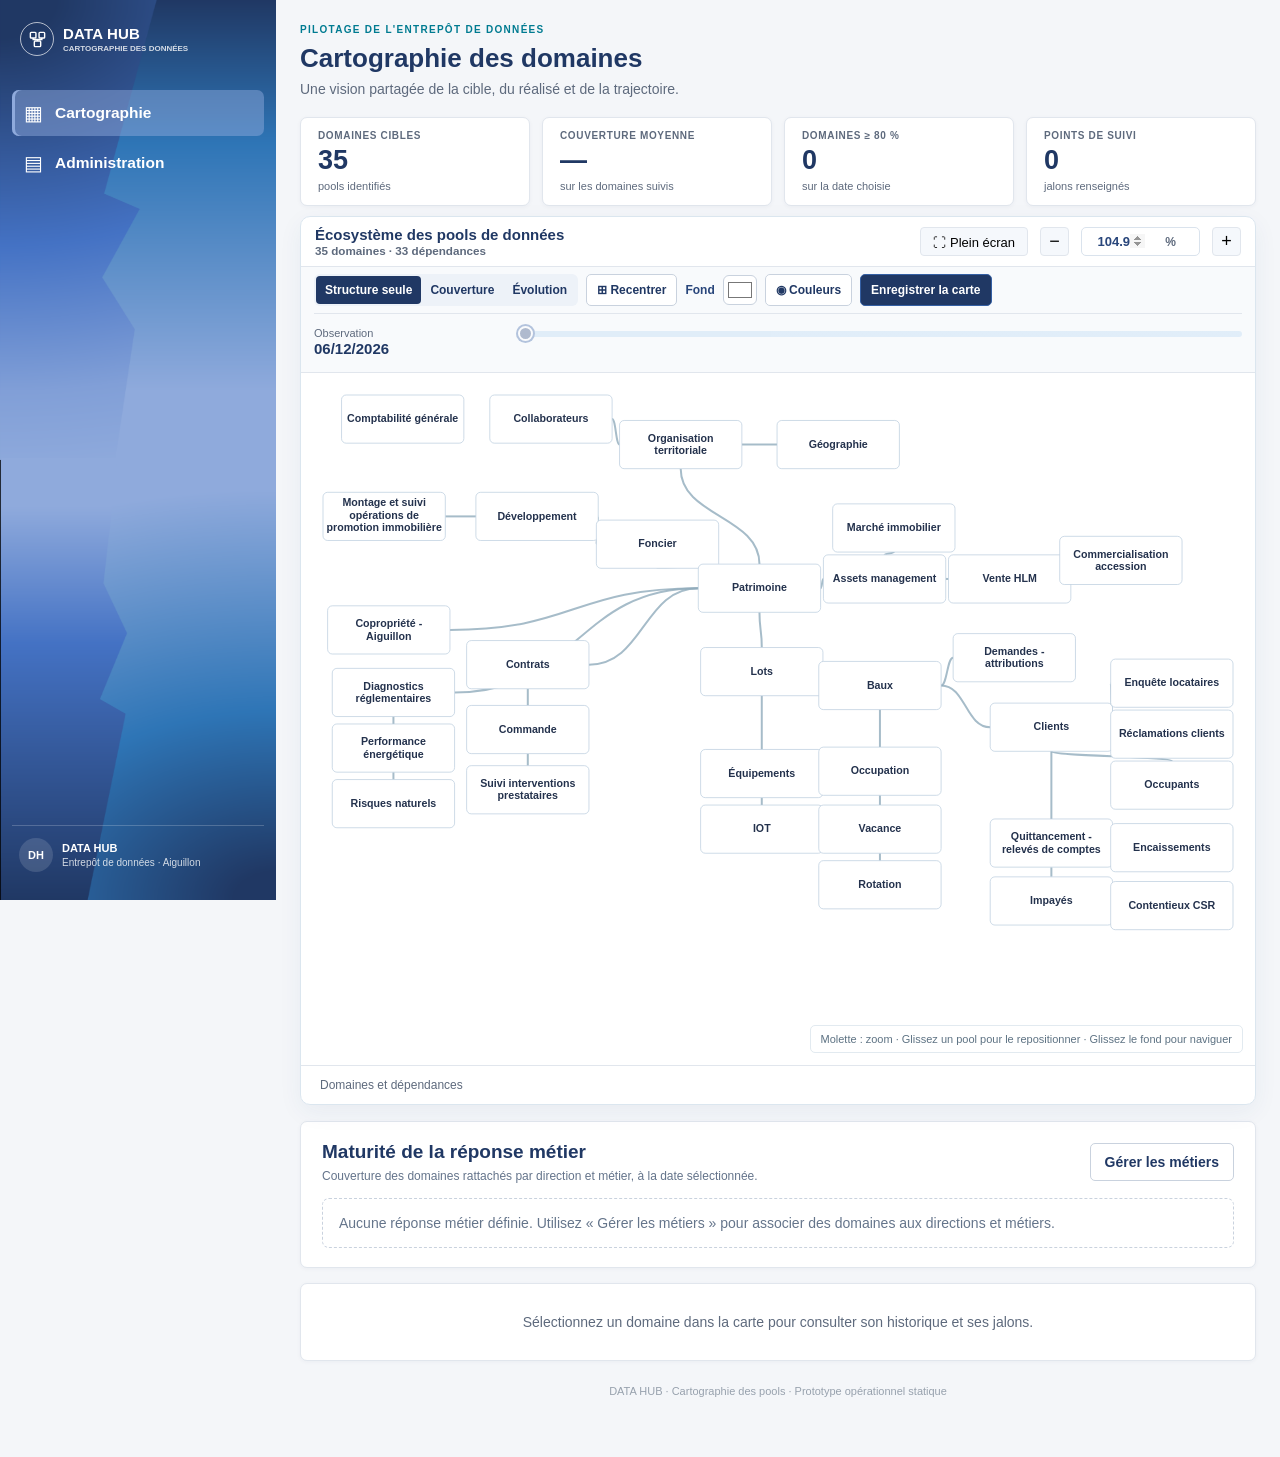
==== commit 192f9262: "Migrer JSON v4 : palettes jalonnées personnalisables, interface Couleurs dans carte" ====
--- a/DATA_HUB_Cartographie.html
+++ b/DATA_HUB_Cartographie.html
@@ -282,6 +282,36 @@
 @media(max-width:900px){.business-row{grid-template-columns:minmax(190px,1fr) 72px 100px}.business-row .business-details{grid-column:1/-1;text-align:left}}
 @media(max-width:640px){.business-row{grid-template-columns:minmax(0,1fr) 65px}.business-row .business-meter{grid-column:1/-1}.business-domain-chip{max-width:170px}}
 
+
+/* Palette de couverture, configurée depuis la carte (et non l'administration). */
+#mapPanel{position:relative}
+#paletteToggle[aria-expanded="true"]{background:#dceafa;border-color:#8faadc;color:#203864}
+.coverage-palette-panel[hidden]{display:none!important}
+.coverage-palette-panel{position:absolute;right:16px;top:90px;z-index:80;width:min(410px,calc(100% - 32px));max-height:min(78vh,720px);overflow:auto;background:#fff;border:1px solid #a8bfd9;border-radius:10px;box-shadow:0 12px 32px #20386435;padding:16px;font-size:12px;color:#203864}
+.palette-panel-header{display:flex;align-items:center;justify-content:space-between;gap:10px}
+.palette-panel-header strong{font-size:16px}
+.palette-panel-header button{border:0;background:transparent;color:#29467b;font-size:18px}
+.coverage-palette-panel p{margin:8px 0 13px;line-height:1.5;color:#586b83}
+.palette-field{display:flex;align-items:center;justify-content:space-between;gap:12px;font-size:12px;font-weight:600}
+.palette-field select{min-width:145px;padding:7px;border-radius:5px;border:1px solid #c9d2de;background:#fff}
+.palette-field input[type=color]{width:41px;height:33px;border:1px solid #d3dce8;padding:2px;border-radius:6px;cursor:pointer}
+.palette-editor-head{display:flex;align-items:center;justify-content:space-between;gap:10px;margin:16px 0 9px}
+.palette-editor-head button{padding:5px 9px;font-size:11px}
+.palette-stops{display:grid;gap:7px}
+.palette-stop{display:grid;grid-template-columns:60px 35px 1fr 26px;align-items:center;gap:9px;border:1px solid #e1e9f3;border-radius:6px;padding:6px 9px}
+.palette-stop input[type=number]{width:60px;min-width:0;font-size:12px;padding:6px;border:1px solid #cad6e4;border-radius:4px}
+.palette-stop input[type=color]{width:35px;height:30px;padding:2px;border:1px solid #cad6e4;border-radius:5px}
+.palette-stop-name{font-size:11px;color:#60718a}
+.palette-stop button{border:0;background:transparent;color:#637895;font-size:19px}
+.palette-stop button:disabled{opacity:.24;cursor:not-allowed}
+.palette-options{display:grid;gap:9px;padding:12px 0;border-top:1px solid #e5ebf2;margin-top:12px}
+.palette-message{min-height:16px;color:#a44532;font-size:11px}
+.palette-footer{display:flex;justify-content:flex-end;gap:9px;padding-top:9px;border-top:1px solid #e5ebf2}
+.coverage-palette-panel>small{display:block;margin-top:9px;color:#6f8095}
+#mapViewport .node .coverage-badge{pointer-events:none}
+#mapViewport .node .coverage-badge-text{font-family:var(--font);font-weight:800}
+#mapViewport .node .coverage-title{paint-order:stroke;stroke-width:1px;stroke-linejoin:round}
+@media(max-width:800px){.coverage-palette-panel{top:135px;right:8px;width:min(410px,calc(100% - 16px))}}
 </style></head>
 <body><div class="layout">
 <aside class="side"><div class="brand"><span class="logo"><svg aria-hidden="true" viewBox="0 0 24 24" width="19" height="19" fill="none" stroke="currentColor" stroke-width="1.8"><rect x="3" y="3" width="7" height="7" rx="1"/><rect x="14" y="3" width="7" height="7" rx="1"/><rect x="8" y="14" width="8" height="7" rx="1"/><path d="M6.5 10v2h5.5m5.5-2v2H12v2"/></svg></span><div>DATA HUB<small>CARTOGRAPHIE DES DONNÉES</small></div></div><nav aria-label="Navigation principale"><button data-view="map" class="active"><span class="nav-icon">▦</span> Cartographie</button><button data-view="admin"><span class="nav-icon">▤</span> Administration</button></nav><div class="side-foot"><span class="user-round">DH</span><div><b>DATA HUB</b><small>Entrepôt de données · Aiguillon</small></div></div></aside>
@@ -294,7 +324,25 @@
     <div class="toggle" aria-label="Calque affiché"><button data-layer="structure" class="active">Structure seule</button><button data-layer="coverage">Couverture</button><button data-layer="delta">Évolution</button></div>
     <button class="btn secondary" id="fitButton">⊞ Recentrer</button>
     <label class="map-background-control" for="mapBackgroundPicker">Fond <input id="mapBackgroundPicker" type="color" value="#ffffff" title="Choisir la couleur de fond de la cartographie"></label>
+    <button class="btn secondary" type="button" id="paletteToggle" aria-expanded="false" aria-controls="palettePanel">◉ Couleurs</button>
     <button class="btn" id="saveMapLayout" type="button" title="Enregistrer les positions et le fond dans le fichier HTML">Enregistrer la carte</button><span class="business-focus-label" id="businessFocusLabel" hidden></span><button class="btn secondary" type="button" id="clearBusinessFocus" hidden>✕ Vue métier</button>
+  </div>
+  <div id="palettePanel" class="coverage-palette-panel" hidden aria-label="Personnaliser les couleurs de couverture">
+    <div class="palette-panel-header"><strong>Couleurs de couverture</strong><button id="paletteClose" type="button" aria-label="Fermer les couleurs">✕</button></div>
+    <p>Définissez les seuils et leurs aplats de couleur. Le pourcentage est toujours dans une pastille au-dessus du cartouche.</p>
+    <label class="palette-field">Coloration <select id="paletteMode">
+      <option value="bands">Paliers fixes</option><option value="gradient">Progression continue</option></select></label>
+    <div class="palette-editor-head"><strong>Jalons (% et couleur)</strong><button type="button" id="paletteAdd" class="btn secondary">+ Jalon</button></div>
+    <div id="paletteStops" class="palette-stops"></div>
+    <div class="palette-options">
+      <label class="palette-field">Couleur sans couverture <input id="paletteMissing" type="color"></label>
+      <label class="palette-field">Fond de la pastille <input id="paletteBadgeBackground" type="color"></label>
+      <label class="palette-field">Texte de la pastille <input id="paletteBadgeText" type="color"></label>
+      <label class="palette-field">Taille du pourcentage <select id="paletteBadgeSize"><option value="16">16</option><option value="18">18</option><option value="20">20</option><option value="22">22</option></select></label>
+    </div>
+    <div id="paletteMessage" class="palette-message" role="status"></div>
+    <div class="palette-footer"><button class="btn secondary" type="button" id="paletteReset">Palette Aiguillon</button><button class="btn" type="button" id="paletteDone">Terminer</button></div>
+    <small>Pour conserver ces réglages dans le fichier, utilisez « Enregistrer la carte ».</small>
   </div>
   <div class="map-time-bar">
     <div class="map-time-caption"><span>Observation</span><strong id="dateLabel"></strong></div>
@@ -367,8 +415,45 @@
 ['Impayés','Quittancement - relevés de comptes'],
 ['Contentieux CSR','Impayés']
 ];
-function sample(){const domains=names.map(([name],i)=>({id:'d'+(i+1),name,description:'',parents:[]}));names.forEach(([n,p],i)=>{domains[i].parents=p?p.split('|').map(t=>domains.find(d=>d.name===t)?.id).filter(Boolean):[]});return {version:3,domains,milestones:[],positions:{},statementDates:[],mapBackground:'#ffffff',mapView:null,businessResponses:[],updatedAt:new Date().toISOString()}}
-function valid(raw){if(!raw||typeof raw!=='object'||!Array.isArray(raw.domains)||!Array.isArray(raw.milestones))throw Error('Structure JSON non reconnue');if(raw.version!==undefined&&(!Number.isInteger(Number(raw.version))||Number(raw.version)>3||Number(raw.version)<1))throw Error('Version de schéma JSON incompatible : '+raw.version);const ids=new Set();const ds=raw.domains.map(d=>{if(typeof d.id!=='string'||!d.id||ids.has(d.id)||typeof d.name!=='string'||!d.name.trim()||!Array.isArray(d.parents))throw Error('Domaine incorrect ou identifiant en double');ids.add(d.id);return {...d,id:d.id,name:d.name.trim().slice(0,100),description:String(d.description||'').slice(0,1000),parents:[...d.parents]}});for(const d of ds)for(const p of d.parents)if(!ids.has(p)||p===d.id)throw Error('Dépendance invalide pour '+d.name);let cycle=false;const visited=new Set(),stack=new Set();function visit(id){if(stack.has(id)){cycle=true;return}if(visited.has(id))return;stack.add(id);const d=ds.find(x=>x.id===id);d.parents.forEach(visit);stack.delete(id);visited.add(id)}ds.forEach(d=>visit(d.id));if(cycle)throw Error('La cartographie ne peut pas contenir de dépendance circulaire');const ms=raw.milestones.map(m=>{
+
+/* Contrat stable de la palette des couvertures (JSON v4).
+   Les anciennes versions reçoivent la palette Aiguillon lors de la migration. */
+function defaultCoveragePalette(){
+ return {mode:'bands',stops:[
+  {min:0,color:'#eaf1fb'},{min:25,color:'#c6d8ef'},
+  {min:50,color:'#8ca9d1'},{min:75,color:'#4168a5'},
+  {min:100,color:'#203864'}],
+  percentLabel:{position:'top-right-outside',background:'#ffffff',textColor:'#203864',fontSize:18},
+  missingData:{color:'#ffffff',label:'—'}};
+}
+function normalizeCoveragePalette(input){
+ const base=defaultCoveragePalette();
+ if(input===undefined||input===null)return base;
+ if(!input||typeof input!=='object'||Array.isArray(input))throw Error('Palette de couverture invalide.');
+ if(!['bands','gradient'].includes(input.mode))throw Error('Mode de couleur inconnu.');
+ if(!Array.isArray(input.stops)||input.stops.length<2||input.stops.length>12)throw Error('La palette doit comporter entre 2 et 12 jalons.');
+ const hex=(v,field)=>{
+  if(typeof v!=='string'||!/^#[0-9a-fA-F]{6}$/.test(v))throw Error('Couleur invalide : '+field);
+  return v.toLowerCase();
+ };
+ const stops=input.stops.map((p,i)=>{
+  if(!p||typeof p!=='object'||!Number.isInteger(p.min)||p.min<0||p.min>100)throw Error('Seuil invalide au jalon '+(i+1));
+  return {...p,min:p.min,color:hex(p.color,'jalon '+p.min)};
+ }).sort((a,b)=>a.min-b.min);
+ if(stops[0].min!==0||stops[stops.length-1].min!==100||stops.some((p,i)=>i>0&&p.min===stops[i-1].min))
+  throw Error('Les seuils doivent être distincts et comprendre 0 et 100 %.');
+ const badge=input.percentLabel??base.percentLabel;
+ if(typeof badge!=='object'||Array.isArray(badge)||badge.position!=='top-right-outside'||
+  ![16,18,20,22].includes(badge.fontSize))throw Error('Configuration de la pastille de pourcentage invalide.');
+ const missing=input.missingData??base.missingData;
+ if(typeof missing!=='object'||Array.isArray(missing)||missing.label!=='—')throw Error('Configuration des valeurs non renseignées invalide.');
+ return {...input,mode:input.mode,stops,
+  percentLabel:{...badge,position:'top-right-outside',background:hex(badge.background,'pastille'),textColor:hex(badge.textColor,'texte'),fontSize:badge.fontSize},
+  missingData:{...missing,color:hex(missing.color,'non renseigné'),label:'—'}};
+}
+
+function sample(){const domains=names.map(([name],i)=>({id:'d'+(i+1),name,description:'',parents:[]}));names.forEach(([n,p],i)=>{domains[i].parents=p?p.split('|').map(t=>domains.find(d=>d.name===t)?.id).filter(Boolean):[]});return {version:4,domains,milestones:[],positions:{},statementDates:[],mapBackground:'#ffffff',mapView:null,businessResponses:[],coveragePalette:defaultCoveragePalette(),updatedAt:new Date().toISOString()}}
+function valid(raw){if(!raw||typeof raw!=='object'||!Array.isArray(raw.domains)||!Array.isArray(raw.milestones))throw Error('Structure JSON non reconnue');if(raw.version!==undefined&&(!Number.isInteger(Number(raw.version))||Number(raw.version)>4||Number(raw.version)<1))throw Error('Version de schéma JSON incompatible : '+raw.version);const ids=new Set();const ds=raw.domains.map(d=>{if(typeof d.id!=='string'||!d.id||ids.has(d.id)||typeof d.name!=='string'||!d.name.trim()||!Array.isArray(d.parents))throw Error('Domaine incorrect ou identifiant en double');ids.add(d.id);return {...d,id:d.id,name:d.name.trim().slice(0,100),description:String(d.description||'').slice(0,1000),parents:[...d.parents]}});for(const d of ds)for(const p of d.parents)if(!ids.has(p)||p===d.id)throw Error('Dépendance invalide pour '+d.name);let cycle=false;const visited=new Set(),stack=new Set();function visit(id){if(stack.has(id)){cycle=true;return}if(visited.has(id))return;stack.add(id);const d=ds.find(x=>x.id===id);d.parents.forEach(visit);stack.delete(id);visited.add(id)}ds.forEach(d=>visit(d.id));if(cycle)throw Error('La cartographie ne peut pas contenir de dépendance circulaire');const ms=raw.milestones.map(m=>{
  if(!m||typeof m!=='object'||m.value===null||m.value===undefined||m.value===''||typeof m.value==='boolean')throw Error('Jalon sans pourcentage valide');
  return {...m,id:String(m.id||uid()),domainId:String(m.domainId),date:String(m.date),value:Number(m.value),note:String(m.note||'').slice(0,1000)};
 });if(ms.some(m=>!ids.has(m.domainId)||!/^\d{4}-\d{2}-\d{2}$/.test(m.date)||!Number.isFinite(m.value)||m.value<0||m.value>100))throw Error('Jalon invalide');
@@ -411,7 +496,7 @@
    throw Error('Paramètres de visualisation invalides');
  mapView={...v,zoom:v.zoom,panX:v.panX,panY:v.panY,layer:v.layer,observationDate:v.observationDate??null};
 }
-return {...raw,version:3,domains:ds,milestones:ms,positions,statementDates,mapBackground,mapView,businessResponses,updatedAt:raw.updatedAt||new Date().toISOString()}}
+return {...raw,version:4,domains:ds,milestones:ms,positions,statementDates,mapBackground,mapView,businessResponses,coveragePalette:normalizeCoveragePalette(raw.coveragePalette),updatedAt:raw.updatedAt||new Date().toISOString()}}
 const uid=()=>globalThis.crypto?.randomUUID?.()||('id-'+Date.now()+'-'+Math.random().toString(36).slice(2));
 const today=()=>new Date().toLocaleDateString('sv-SE');
 let db;try{const embedded=JSON.parse(document.getElementById('data-hub-embedded-state').textContent);db=embedded.bootstrap?sample():valid(embedded)}catch(e){alert('Le contenu embarqué est invalide : '+e.message);db=sample()}
@@ -1040,12 +1125,12 @@
  if(event.target.value===db.mapBackground)return;
  db.mapBackground=event.target.value;layoutPending=true;touch({autoSave:false});
 });viewport.addEventListener('pointercancel',()=>{nodeDrag=null;drag=null;renderMap()});
-function download(){const data=exportSnapshot();const a=document.createElement('a'),url=URL.createObjectURL(new Blob([JSON.stringify(data,null,2)],{type:'application/json'}));a.href=url;a.download='data-hub-cartographie.json';a.click();setTimeout(()=>URL.revokeObjectURL(url),1000)}
+function download(options={}){const data=options.committedOnly?valid({...db,mapView:mapViewSnapshot()}):exportSnapshot();const a=document.createElement('a'),url=URL.createObjectURL(new Blob([JSON.stringify(data,null,2)],{type:'application/json'}));a.href=url;a.download='data-hub-cartographie.json';a.click();setTimeout(()=>URL.revokeObjectURL(url),1000)}
 $('exportButton').onclick=()=>{try{download()}catch(err){alert(err.message)}};
 const supported=()=>!!window.showOpenFilePicker&&!!window.showSaveFilePicker;
 async function loadHandle(h){const f=await h.getFile(),raw=JSON.parse(await f.text()),loaded=valid(raw);if(dirty&&!confirm('Remplacer les modifications locales non enregistrées ?'))return;db=loaded;fileHandle=h;dirty=false;selected=null;render();go('map')}
 $('openShared').onclick=async()=>{if(!supported()){alert('Utilisez Microsoft Edge ou Chrome en contexte sécurisé (localhost ou HTTPS). Sinon importez/exportez un fichier JSON.');return}try{const [h]=await showOpenFilePicker({types:[{description:'Fichiers JSON',accept:{'application/json':['.json']}}]});if(h)await loadHandle(h)}catch(e){if(e.name!=='AbortError')alert(e.message)}};
-async function writeShared(){if(!fileHandle)throw Error('Aucun fichier lié. Cliquez d’abord sur « Créer un fichier » ou « Ouvrir un fichier ».');const w=await fileHandle.createWritable();try{await w.write(JSON.stringify(db,null,2));await w.close();dirty=false;status()}catch(e){await w.abort().catch(()=>{});throw e}}
+async function writeShared(){if(!fileHandle)throw Error('Aucun fichier lié. Cliquez d’abord sur « Créer un fichier » ou « Ouvrir un fichier ».');const payload=exportSnapshot();const w=await fileHandle.createWritable();try{await w.write(JSON.stringify(payload,null,2));await w.close();dirty=false;status()}catch(e){await w.abort().catch(()=>{});throw e}}
 $('createShared').onclick=async()=>{if(!supported()){alert('La création directe nécessite Edge ou Chrome en contexte sécurisé.');return}try{fileHandle=await showSaveFilePicker({suggestedName:'data-hub-cartographie.json',types:[{description:'JSON',accept:{'application/json':['.json']}}]});if(fileHandle)await writeShared()}catch(e){if(e.name!=='AbortError')alert(e.message)}};
 $('saveShared').onclick=async()=>{try{await writeShared()}catch(e){alert(e.message)}};
 $('reloadShared').onclick=async()=>{if(!fileHandle){alert('Aucun fichier lié');return}try{await loadHandle(fileHandle)}catch(e){alert(e.message)}};
@@ -1067,11 +1152,11 @@
   if(matrixDrafts.size>0||dirty){
    if(!confirm('Des modifications locales ne sont pas enregistrées. Continuer l’import après sauvegarde du référentiel courant ?'))return;
   }
-  // La copie de sécurité est téléchargée avant toute mutation ; elle reste indépendante du fichier HTML.
-  download();
+  // Sauvegarde de sécurité des données déjà validées. Les brouillons de la matrice restent exclus.
+  download({committedOnly:true});
   const msg='Le JSON « '+file.name+' » contient '+candidate.domains.length+' domaines, '+candidate.statementDates.length+' dates et '+candidate.milestones.length+' taux. Une sauvegarde du référentiel actuel vient d’être téléchargée. Remplacer les données courantes ?';
   if(!confirm(msg)){info.textContent='Import annulé : les données courantes sont conservées.';return}
-  linkedHtmlHandle=null;fileHandle=null; // Un référentiel importé remplace la base, pas une modification de la copie précédente.
+  linkedHtmlHandle=null;fileHandle=null;importPending=true; // Un import validé est un remplacement explicite du référentiel.
   db=candidate;
   matrixDrafts.clear();
   selected=null;date=today();applyMapView();layoutPending=true;
@@ -1150,6 +1235,12 @@
 }
 
 function sameData(a,b){return JSON.stringify(a)===JSON.stringify(b)}
+function mergePalette(base,local,remote){
+ const b=normalizeCoveragePalette(base),l=normalizeCoveragePalette(local),r=normalizeCoveragePalette(remote);
+ const leftChanged=!sameData(b,l),rightChanged=!sameData(b,r);
+ if(leftChanged&&rightChanged&&!sameData(l,r))throw Error('Conflit sur les seuils ou couleurs de couverture.');
+ return leftChanged?l:r;
+}
 function mergeMapView(base,local,remote){const b=base??null,l=local??null,r=remote??null;const lc=!sameData(l,b),rc=!sameData(r,b);if(lc&&rc&&!sameData(l,r))throw Error('Conflit sur le cadrage et le zoom de la cartographie.');return lc?l:r}
 function mergeBackground(base,local,remote){const lc=local!==base,rc=remote!==base;if(lc&&rc&&local!==remote)throw Error('Conflit sur le fond de carte.');return lc?local:remote}
 function mergePositions(base,local,remote){
@@ -1182,12 +1273,13 @@
     }
     return out;
   };
-  return valid({...remote,version:3,
+  return valid({...remote,version:4,
     domains:mergeSet('le domaine',base.domains,local.domains,remote.domains,x=>x.id),
     businessResponses:mergeSet('le métier',base.businessResponses||[],local.businessResponses||[],remote.businessResponses||[],x=>x.id),
     milestones:mergeSet('le jalon',base.milestones,local.milestones,remote.milestones,x=>x.domainId+'|'+x.date),
     positions:mergePositions(base.positions||{},local.positions||{},remote.positions||{}),
     mapBackground:mergeBackground(base.mapBackground||'#ffffff',local.mapBackground||'#ffffff',remote.mapBackground||'#ffffff'),
+    coveragePalette:mergePalette(base.coveragePalette,local.coveragePalette,remote.coveragePalette),
     mapView:mergeMapView(base.mapView,local.mapView,remote.mapView),
     statementDates:[...new Set([...(local.statementDates||[]),...(remote.statementDates||[])])].sort(),
     updatedAt:new Date().toISOString()});
@@ -1237,11 +1329,12 @@
     const local=structuredClone({...db,mapView:mapViewSnapshot()}),serial=editSerial;
     const diverged=disk.revision!==currentRevision ||
       !sameData(remote.domains,persistedState.domains) ||
-      !sameData(remote.businessResponses||[],persistedState.businessResponses||[]) ||
+       !sameData(remote.businessResponses||[],persistedState.businessResponses||[]) ||
+      !sameData(remote.coveragePalette||defaultCoveragePalette(),persistedState.coveragePalette||defaultCoveragePalette()) ||
       !sameData(remote.mapView||null,persistedState.mapView||null) ||
       !sameData(remote.milestones,persistedState.milestones) ||
       !sameData(remote.positions||{},persistedState.positions||{}) || !sameData(remote.statementDates||[],persistedState.statementDates||[]) || (remote.mapBackground||'#ffffff')!==(persistedState.mapBackground||'#ffffff');
-    const proposed=diverged?mergeThreeWay(persistedState,local,remote):local;
+    const proposed=importPending?valid(local):(diverged?mergeThreeWay(persistedState,local,remote):local);
     if(!dirty){
       db=remote;persistedState=structuredClone(remote);currentRevision=disk.revision;applyMapView();
       render();
@@ -1252,7 +1345,7 @@
     await writeToFile(linkedHtmlHandle,serializeHtmlDocument(nextRevision,proposed));
     currentRevision=nextRevision;
     persistedState=structuredClone(proposed);
-    if(serial===editSerial){db=proposed;dirty=false;layoutPending=false}
+    if(serial===editSerial){db=proposed;dirty=false;layoutPending=false;importPending=false}
     else{db=mergeThreeWay(local,db,proposed);dirty=true;queueHtmlAutoSave()}
     render();
     writeNotice((diverged?'Versions fusionnées sans conflit. ':'')+'Enregistrement confirmé dans « '+savedHtmlName+' ».');
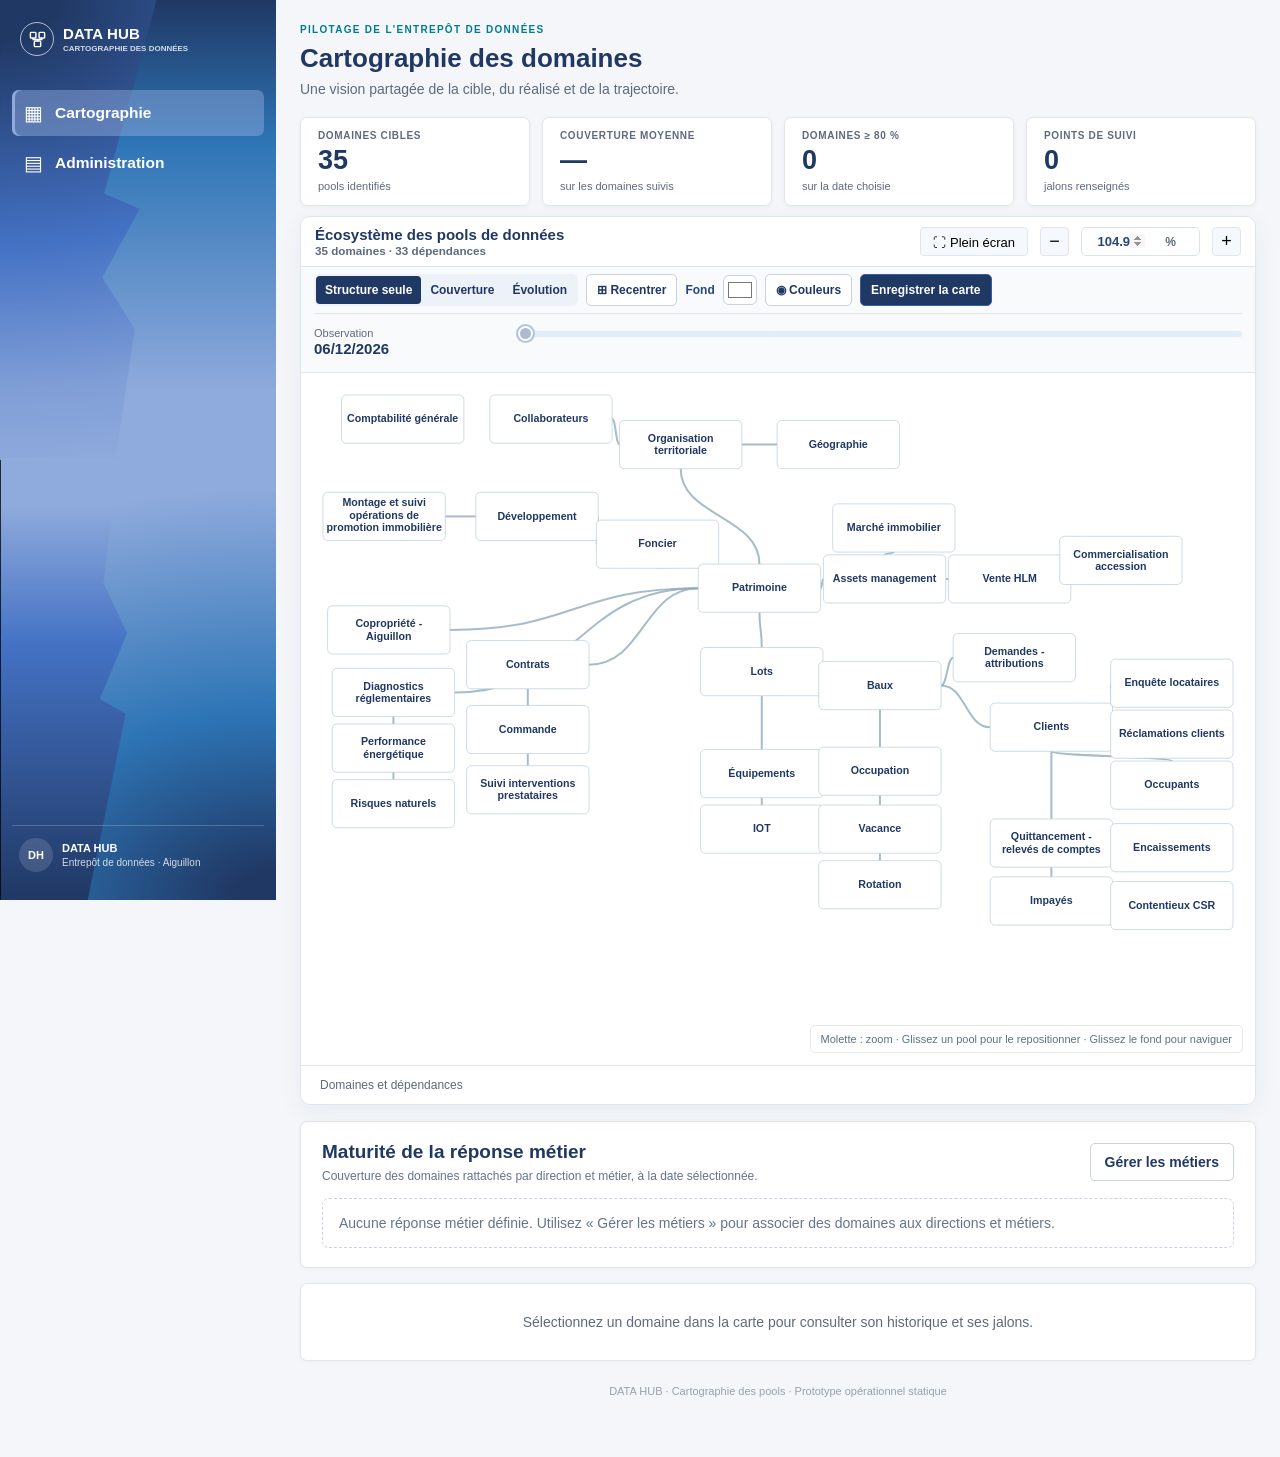
==== commit 63f7360c: "Afficher uniquement domaines métier et palette personnalisable avec badges externes" ====
--- a/DATA_HUB_Cartographie.html
+++ b/DATA_HUB_Cartographie.html
@@ -506,6 +506,77 @@
 const percent=(id,d=date)=>{const ms=db.milestones.filter(m=>m.domainId===id&&m.date<=d).sort((a,b)=>b.date.localeCompare(a.date));return ms.length?ms[0].value:null};
 const delta=(id,d=date)=>{const prev=db.milestones.filter(m=>m.domainId===id&&m.date<d).sort((a,b)=>b.date.localeCompare(a.date))[0];const cur=percent(id,d);return cur==null?null:cur-(prev?.value??0)};
 const color=v=>{if(v===null)return '#fff';const t=Math.max(0,Math.min(100,v))/100,a=[234,241,251],b=[32,56,100];return '#'+a.map((n,i)=>Math.round(n+(b[i]-n)*t).toString(16).padStart(2,'0')).join('')};
+
+function hexRgb(hex){return [1,3,5].map(i=>parseInt(hex.slice(i,i+2),16))}
+function rgbHex(rgb){return '#'+rgb.map(v=>Math.round(v).toString(16).padStart(2,'0')).join('')}
+function coverageFill(value){
+ const palette=db.coveragePalette||defaultCoveragePalette();
+ if(value===null||value===undefined)return palette.missingData.color;
+ const stops=palette.stops;let i=0;
+ while(i+1<stops.length&&stops[i+1].min<=value)i++;
+ if(palette.mode==='bands'||i===stops.length-1)return stops[i].color;
+ const a=stops[i],b=stops[i+1],t=(value-a.min)/(b.min-a.min);
+ return rgbHex(hexRgb(a.color).map((n,j)=>n+(hexRgb(b.color)[j]-n)*t));
+}
+function readableInk(hex){
+ const light=hexRgb(hex).map(n=>{const v=n/255;return v<=.04045?v/12.92:((v+.055)/1.055)**2.4});
+ const lum=.2126*light[0]+.7152*light[1]+.0722*light[2];
+ return (1.05/(lum+.05))>=4.5?'#ffffff':'#203864';
+}
+let paletteDraft=null;
+function showPalettePanel(show){
+ $('palettePanel').hidden=!show;$('paletteToggle').setAttribute('aria-expanded',show?'true':'false');
+ if(show){paletteDraft=structuredClone(db.coveragePalette);renderPaletteEditor()}
+ else paletteDraft=null;
+}
+function renderPaletteEditor(){
+ if(!paletteDraft)return;
+ $('paletteMode').value=paletteDraft.mode;
+ $('paletteMissing').value=paletteDraft.missingData.color;
+ $('paletteBadgeBackground').value=paletteDraft.percentLabel.background;
+ $('paletteBadgeText').value=paletteDraft.percentLabel.textColor;
+ $('paletteBadgeSize').value=String(paletteDraft.percentLabel.fontSize);
+ $('paletteStops').innerHTML=paletteDraft.stops.map((stop,i)=>
+  '<div class="palette-stop"><input type="number" min="0" max="100" step="1" value="'+stop.min+'" data-palette-threshold="'+i+'" '+((stop.min===0||stop.min===100)?'disabled':'')+' aria-label="Seuil en pourcentage">'+
+  '<input type="color" value="'+stop.color+'" data-palette-color="'+i+'" aria-label="Couleur du jalon">'+
+  '<span class="palette-stop-name">'+(stop.min===0?'Départ':stop.min===100?'Couverture complète':'À partir de '+stop.min+' %')+'</span>'+
+  '<button type="button" data-palette-delete="'+i+'" '+((stop.min===0||stop.min===100)?'disabled':'')+' aria-label="Supprimer le jalon">×</button></div>'
+ ).join('');
+ $('paletteStops').querySelectorAll('[data-palette-threshold]').forEach(el=>el.onchange=()=>{
+  paletteDraft.stops[Number(el.dataset.paletteThreshold)].min=Number(el.value);
+  try{paletteDraft=normalizeCoveragePalette(paletteDraft);$('paletteMessage').textContent='';renderPaletteEditor()}
+  catch(error){$('paletteMessage').textContent=error.message}
+ });
+ $('paletteStops').querySelectorAll('[data-palette-color]').forEach(el=>el.oninput=()=>{
+  paletteDraft.stops[Number(el.dataset.paletteColor)].color=el.value;
+  $('paletteMessage').textContent='';
+ });
+ $('paletteStops').querySelectorAll('[data-palette-delete]').forEach(el=>el.onclick=()=>{
+  paletteDraft.stops.splice(Number(el.dataset.paletteDelete),1);
+  renderPaletteEditor();
+ });
+}
+$('paletteToggle').onclick=()=>showPalettePanel($('palettePanel').hidden);
+$('paletteClose').onclick=()=>showPalettePanel(false);
+$('paletteMode').onchange=e=>{paletteDraft.mode=e.target.value};
+$('paletteMissing').oninput=e=>{paletteDraft.missingData.color=e.target.value};
+$('paletteBadgeBackground').oninput=e=>{paletteDraft.percentLabel.background=e.target.value};
+$('paletteBadgeText').oninput=e=>{paletteDraft.percentLabel.textColor=e.target.value};
+$('paletteBadgeSize').onchange=e=>{paletteDraft.percentLabel.fontSize=Number(e.target.value)};
+$('paletteAdd').onclick=()=>{
+ if(paletteDraft.stops.length>=12){$('paletteMessage').textContent='Maximum 12 jalons.';return}
+ const occupied=new Set(paletteDraft.stops.map(p=>p.min));
+ let threshold=50;while(occupied.has(threshold)&&threshold<100)threshold++;
+ if(threshold>=100){$('paletteMessage').textContent='Aucun seuil disponible.';return}
+ paletteDraft.stops.push({min:threshold,color:'#87a6d0'});
+ paletteDraft.stops.sort((a,b)=>a.min-b.min);renderPaletteEditor();
+};
+$('paletteReset').onclick=()=>{paletteDraft=defaultCoveragePalette();renderPaletteEditor()};
+$('paletteDone').onclick=()=>{
+ try{const next=normalizeCoveragePalette(paletteDraft);db.coveragePalette=next;showPalettePanel(false);touch({autoSave:false})}
+ catch(error){$('paletteMessage').textContent=error.message}
+};
+
 const dates=()=>[...new Set([...(db.statementDates||[]),...db.milestones.map(m=>m.date)])].filter(d=>/^\d{4}-\d{2}-\d{2}$/.test(d)).sort();
 const dayNumber=d=>Math.floor(Date.parse(d+'T00:00:00Z')/86400000);
 const dayLabel=d=>d.split('-').reverse().join('/');
@@ -654,28 +725,34 @@
     for(const parent of obj.parents){
       const a=d.pos.get(parent);if(!a)continue;
       const isHot=selected&&(selected===obj.id||selected===parent);
-      const activeRelation=focus&&focus.related.has(parent)&&focus.related.has(obj.id);
+      const activeRelation=focus&&focus.primary.has(parent)&&focus.primary.has(obj.id);
       const edgeClass=focus?(activeRelation?' focus-active':' focus-dim'):(isHot?' active':'');
-      newSvg('path',{d:linkCurve(a,b),class:'edge'+edgeClass},outer);
+      if(!focus||activeRelation)newSvg('path',{d:linkCurve(a,b),class:'edge'+edgeClass},outer);
     }
   }
   for(const obj of db.domains){
+    if(focus&&!focus.primary.has(obj.id))continue;
     const p=d.pos.get(obj.id),val=layer==='delta'?delta(obj.id):percent(obj.id);
     const focusClass=focus?(focus.primary.has(obj.id)?' focus-primary':focus.related.has(obj.id)?' focus-context':' focus-dim'):'';
     const g=newSvg('g',{class:'node'+(obj.id===selected?' selected':'')+focusClass,
       transform:'translate('+p.x+' '+p.y+')',tabindex:0,role:'button',
       'aria-label':obj.name},outer);
-    newSvg('rect',{width:p.w,height:p.h,rx:10,style:'fill:'+(layer==='coverage'?color(percent(obj.id)):'#fff')+
-      ';stroke:'+(focus?.primary.has(obj.id)?'#007b91':focus?.related.has(obj.id)?'#6b9db4':'#b9cbdc')+
-      ';stroke-width:'+(focus?.primary.has(obj.id)?'3':'1.5')},g);
-    
+
+    const coverage=percent(obj.id),shade=layer==='coverage'?coverageFill(coverage):'#ffffff';
+    const ink=layer==='coverage'?readableInk(shade):'#203864';
+    newSvg('rect',{width:p.w,height:p.h,rx:10,style:'fill:'+shade+
+      ';stroke:'+(focus?'#007b91':'#b9cbdc')+';stroke-width:'+(focus?'2.6':'1.5')},g);
+    drawText(g,obj.name,layer==='coverage'?null:val);
+    g.querySelectorAll('text').forEach(textEl=>{textEl.setAttribute('fill',ink);textEl.setAttribute('style','fill:'+ink)});
     if(layer!=='structure'){
-      newSvg('rect',{x:0,y:p.h-6,width:p.w,height:6,rx:3,fill:'#ecf0f4',stroke:'none'},g);
-      newSvg('rect',{x:0,y:p.h-6,width:p.w*(Math.abs(val||0)/100),height:6,rx:3,fill:color(val),stroke:'none'},g);
-      const pc=newSvg('text',{class:'percent',x:245,y:22,'text-anchor':'end',style:'fill:'+color(val)},g);
-      pc.textContent=val===null?'—':layer==='delta'?(val>0?'+':'')+val+' pt':val+' %';
+      const badge=db.coveragePalette.percentLabel,amount=val===null?'—':layer==='delta'?(val>0?'+':'')+val+' pt':val+' %';
+      const width=layer==='delta'?92:76,x=p.w-width+2,y=-18;
+      const badgeGroup=newSvg('g',{class:'coverage-badge'},g);
+      newSvg('rect',{x,y,width,height:37,rx:8,style:'fill:'+badge.background+';stroke:#9bb0c8;stroke-width:1.5'},badgeGroup);
+      const textEl=newSvg('text',{class:'coverage-badge-text',x:x+width/2,y:y+25,
+       'font-size':badge.fontSize,'text-anchor':'middle',style:'fill:'+badge.textColor},badgeGroup);
+      textEl.textContent=amount;
     }
-    drawText(g,obj.name,val);if(layer==='coverage'&&percent(obj.id)>=65){g.querySelectorAll('text').forEach(t=>t.style.fill='#fff')}
     g.addEventListener('pointerdown',event=>{
       if(event.button!==0)return;
       event.stopPropagation();event.preventDefault();
@@ -690,7 +767,7 @@
   }
   $('mapCount').textContent=db.domains.length+' domaines · '+db.domains.reduce((n,o)=>n+o.parents.length,0)+' dépendances';
   $('zoomInput').value=String(Number((zoom*100).toFixed(1)));
-  $('legend').innerHTML=layer==='structure'?'Domaines et dépendances':layer==='coverage'?[0,25,50,75,100].map(n=>'<span><i style="background:'+color(n)+';border:1px solid #b9cbdc"></i>'+n+' %</span>').join('')+'<span>□ Non renseigné</span>':'Évolution en points depuis le dernier jalon';
+  $('legend').innerHTML=layer==='structure'?'Domaines et dépendances':layer==='coverage'?db.coveragePalette.stops.map(p=>'<span><i style="background:'+p.color+';border:1px solid #b9cbdc"></i>'+p.min+' %</span>').join('')+'<span>□ Non renseigné</span>':'Évolution en points depuis le dernier jalon';
 }
 
 function businessMaturity(entry,at=date){
@@ -771,13 +848,6 @@
  if(!primary.size)return null;
  const byId=new Map(db.domains.map(d=>[d.id,d]));
  const related=new Set(primary);
- // Montrer tout le chemin des dépendances en amont ; ne pas étendre aux descendants
- // non affectés au métier (ils ne font pas partie de son besoin propre).
- const visit=id=>{
-  const parentIds=byId.get(id)?.parents||[];
-  for(const parent of parentIds)if(!related.has(parent)){related.add(parent);visit(parent)}
- };
- [...primary].forEach(visit);
  const title=businessFocus.kind==='direction'
   ?businessFocus.key
   :items[0].direction+' · '+items[0].name;
@@ -808,7 +878,7 @@
  if(!focus){businessFocus=null;return}
  selected=null;renderDetail();
  // Recadrer sans mutation de positions, ni de JSON ni de sauvegarde.
- fitToDomainIds(focus.related);
+ fitToDomainIds(focus.primary);
  renderMap();
  renderBusinessAnalysis();
  $('mapPanel').scrollIntoView({behavior:'smooth',block:'start'});
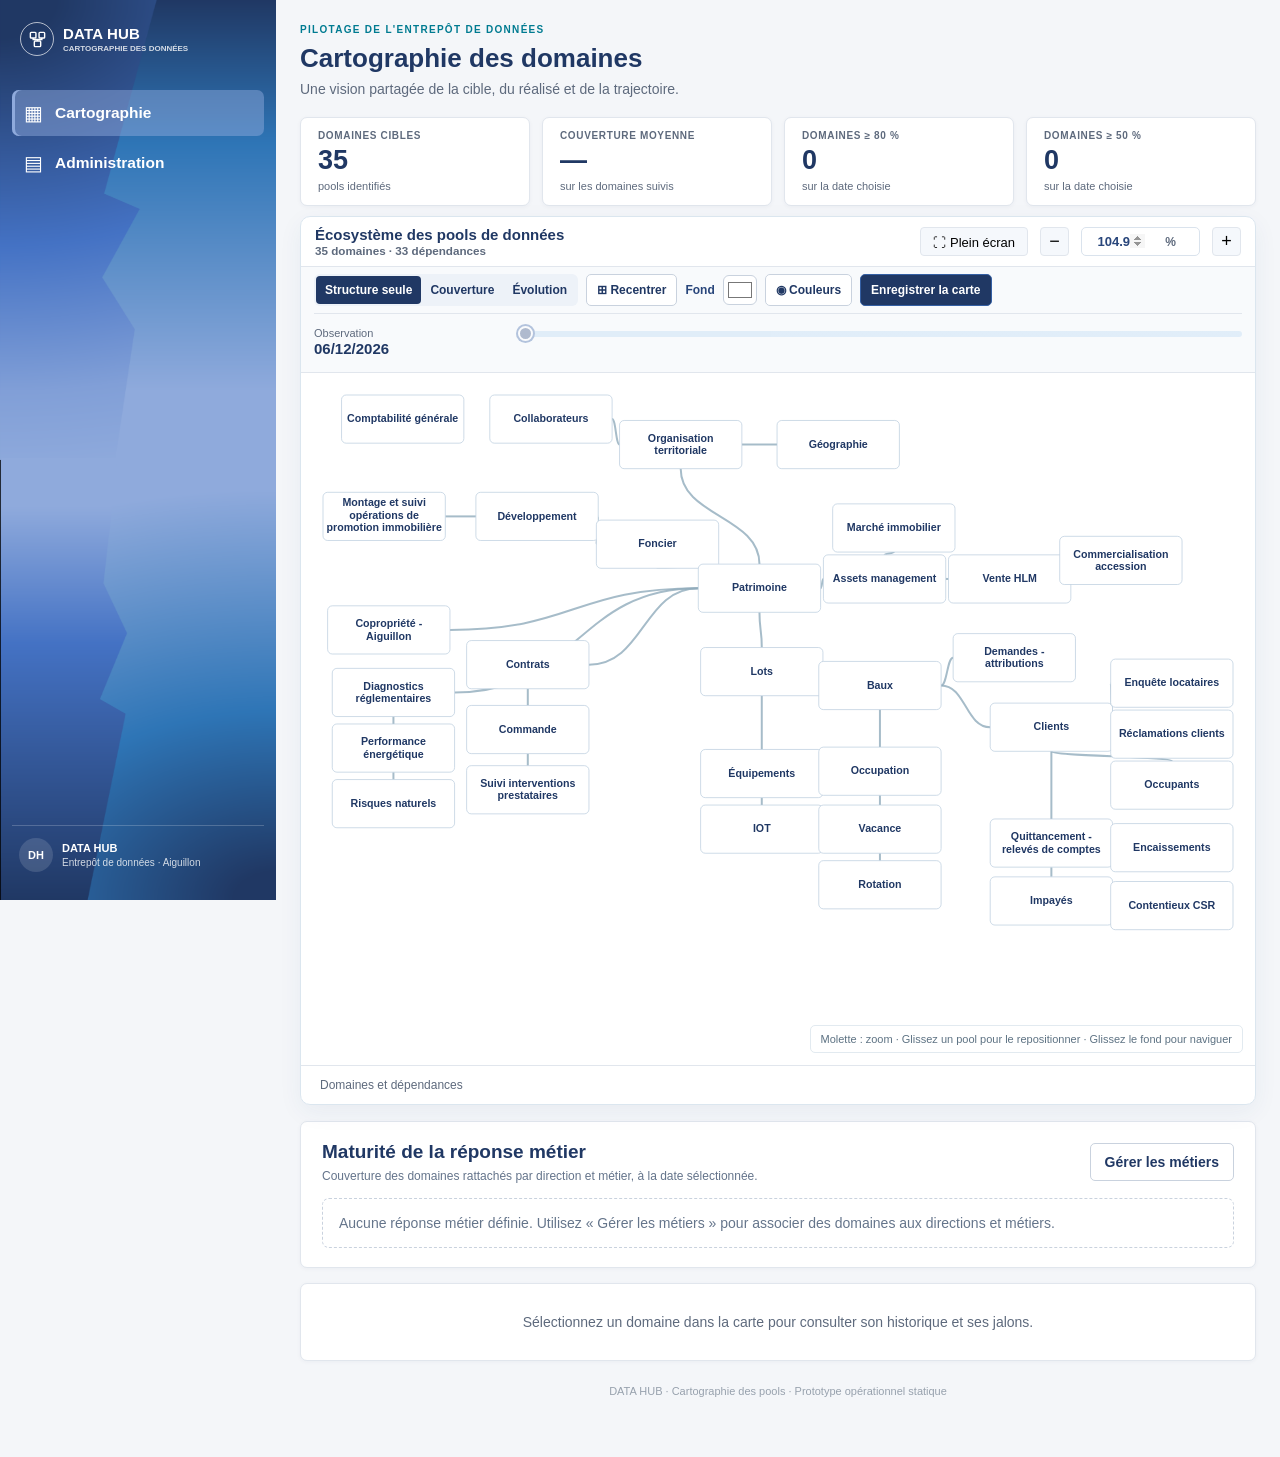
==== commit 8807249b: "Remplacer l'indicateur points de suivi par domaines avec couverture >= 50 %" ====
--- a/DATA_HUB_Cartographie.html
+++ b/DATA_HUB_Cartographie.html
@@ -316,7 +316,7 @@
 <body><div class="layout">
 <aside class="side"><div class="brand"><span class="logo"><svg aria-hidden="true" viewBox="0 0 24 24" width="19" height="19" fill="none" stroke="currentColor" stroke-width="1.8"><rect x="3" y="3" width="7" height="7" rx="1"/><rect x="14" y="3" width="7" height="7" rx="1"/><rect x="8" y="14" width="8" height="7" rx="1"/><path d="M6.5 10v2h5.5m5.5-2v2H12v2"/></svg></span><div>DATA HUB<small>CARTOGRAPHIE DES DONNÉES</small></div></div><nav aria-label="Navigation principale"><button data-view="map" class="active"><span class="nav-icon">▦</span> Cartographie</button><button data-view="admin"><span class="nav-icon">▤</span> Administration</button></nav><div class="side-foot"><span class="user-round">DH</span><div><b>DATA HUB</b><small>Entrepôt de données · Aiguillon</small></div></div></aside>
 <main><header class="top"><div><span class="overline">PILOTAGE DE L'ENTREPÔT DE DONNÉES</span><h1 id="pageTitle">Cartographie des domaines</h1><p id="pageDesc">Une vision partagée de la cible, du réalisé et de la trajectoire.</p></div><div class="actions admin-actions" id="adminActions" hidden><button class="btn" id="saveHtmlDirect" type="button" title="Écrire les données actuellement chargées dans ce fichier HTML">Enregistrer le HTML</button><button class="btn secondary" id="saveHtmlCopy">Enregistrer une copie</button><span id="storageStatus" class="storage-status">● Mode local</span><button class="btn secondary" id="exportButton">Exporter JSON</button><button class="btn secondary" id="importButton" type="button">Importer JSON</button><input id="importFile" type="file" accept=".json,application/json" hidden></div></header>
-<section id="mapPage"><div class="kpis"><article><small>DOMAINES CIBLES</small><strong id="totalDomains">—</strong><span>pools identifiés</span></article><article><small>COUVERTURE MOYENNE</small><strong id="avgCoverage">—</strong><span>sur les domaines suivis</span></article><article><small>DOMAINES ≥ 80 %</small><strong id="matureDomains">—</strong><span>sur la date choisie</span></article><article><small>POINTS DE SUIVI</small><strong id="totalMilestones">—</strong><span>jalons renseignés</span></article></div>
+<section id="mapPage"><div class="kpis"><article><small>DOMAINES CIBLES</small><strong id="totalDomains">—</strong><span>pools identifiés</span></article><article><small>COUVERTURE MOYENNE</small><strong id="avgCoverage">—</strong><span>sur les domaines suivis</span></article><article><small>DOMAINES ≥ 80 %</small><strong id="matureDomains">—</strong><span>sur la date choisie</span></article><article><small>DOMAINES ≥ 50 %</small><strong id="domainsOver50">—</strong><span>sur la date choisie</span></article></div>
 <div class="panel map-panel" id="mapPanel">
 <div class="map-heading"><div><b>Écosystème des pools de données</b><small id="mapCount"></small></div><div class="zoom"><button id="mapFullscreen" title="Afficher la cartographie en plein écran" type="button">⛶ Plein écran</button><button id="zoomOut" title="Dézoomer">−</button><label class="zoom-custom" for="zoomInput" title="Saisir un zoom précis en pourcentage"><input id="zoomInput" type="number" min="5" max="500" step="0.5" value="100" aria-label="Zoom en pourcentage"> <span>%</span></label><button id="zoomIn" title="Zoomer">+</button></div></div>
 <div class="map-inline-controls">
@@ -519,9 +519,10 @@
  return rgbHex(hexRgb(a.color).map((n,j)=>n+(hexRgb(b.color)[j]-n)*t));
 }
 function readableInk(hex){
- const light=hexRgb(hex).map(n=>{const v=n/255;return v<=.04045?v/12.92:((v+.055)/1.055)**2.4});
- const lum=.2126*light[0]+.7152*light[1]+.0722*light[2];
- return (1.05/(lum+.05))>=4.5?'#ffffff':'#203864';
+ const luminance=h=>{const light=hexRgb(h).map(n=>{const v=n/255;return v<=.04045?v/12.92:((v+.055)/1.055)**2.4});return .2126*light[0]+.7152*light[1]+.0722*light[2]};
+ const bg=luminance(hex),dark=luminance('#14213d');
+ const whiteRatio=1.05/(bg+.05),darkRatio=(Math.max(bg,dark)+.05)/(Math.min(bg,dark)+.05);
+ return whiteRatio>=darkRatio?'#ffffff':'#14213d';
 }
 let paletteDraft=null;
 function showPalettePanel(show){
@@ -983,7 +984,7 @@
 }
 function editDomain(id){const d=db.domains.find(x=>x.id===id);if(!d)return;$('domainId').value=d.id;$('domainName').value=d.name;$('domainDescription').value=d.description;options($('domainParents'),false,id);[...$('domainParents').options].forEach(o=>o.selected=d.parents.includes(o.value));$('deleteDomain').hidden=false;window.scrollTo({top:0,behavior:'smooth'})}
 function resetDomain(){$('domainForm').reset();$('domainId').value='';$('deleteDomain').hidden=true;options($('domainParents'))}
-function render(){dateControls();populate();const vals=db.domains.map(x=>percent(x.id)).filter(x=>x!==null);$('totalDomains').textContent=db.domains.length;$('avgCoverage').textContent=vals.length?Math.round(vals.reduce((a,b)=>a+b,0)/vals.length)+' %':'—';$('matureDomains').textContent=db.domains.filter(x=>percent(x.id)!==null&&percent(x.id)>=80).length;$('totalMilestones').textContent=db.milestones.length;renderTable();renderCoverageMatrix();renderBusinessList();renderBusinessAnalysis();renderDetail();renderMap();status()}
+function render(){dateControls();populate();const vals=db.domains.map(x=>percent(x.id)).filter(x=>x!==null);$('totalDomains').textContent=db.domains.length;$('avgCoverage').textContent=vals.length?Math.round(vals.reduce((a,b)=>a+b,0)/vals.length)+' %':'—';$('matureDomains').textContent=db.domains.filter(x=>percent(x.id)!==null&&percent(x.id)>=80).length;$('domainsOver50').textContent=db.domains.filter(x=>percent(x.id)!==null&&percent(x.id)>=50).length;renderTable();renderCoverageMatrix();renderBusinessList();renderBusinessAnalysis();renderDetail();renderMap();status()}
 $('domainForm').onsubmit=e=>{e.preventDefault();const id=$('domainId').value||uid();const parents=[...$('domainParents').selectedOptions].map(x=>x.value);const obj={id,name:$('domainName').value.trim(),description:$('domainDescription').value.trim(),parents};if(!obj.name)return;if(db.domains.some(d=>d.id!==id&&d.name.toLocaleLowerCase('fr')===obj.name.toLocaleLowerCase('fr')))throw Error('Ce nom de domaine est déjà utilisé.');try{const proposed={...db,domains:$('domainId').value?db.domains.map(d=>d.id===id?obj:d):[...db.domains,obj]};db=valid(proposed);resetDomain();touch();if(!linkedHtmlHandle)saveHtmlSameFile();writeNotice(linkedHtmlHandle?'Domaine enregistré dans le fichier HTML.':'Domaine modifié. Pour autoriser la sauvegarde, utilisez le bouton Enregistrer dans Administration.')}catch(err){alert(err.message)}};
 $('resetDomain').onclick=resetDomain;
 $('deleteDomain').onclick=()=>{const id=$('domainId').value;if(!id)return;const children=db.domains.filter(d=>d.parents.includes(id));if(children.length){alert('Supprimez d’abord les dépendances de : '+children.map(d=>d.name).join(', '));return}const businessUsers=(db.businessResponses||[]).filter(m=>m.domainIds.includes(id));if(businessUsers.length){alert('Ce domaine est affecté à '+businessUsers.length+' métier(s). Retirez-le d’abord de leurs affectations dans Réponse métier.');return}if(!confirm('Supprimer ce domaine et tous ses jalons ?'))return;db.domains=db.domains.filter(d=>d.id!==id);db.milestones=db.milestones.filter(m=>m.domainId!==id);db.businessResponses=(db.businessResponses||[]).map(m=>({...m,domainIds:m.domainIds.filter(d=>d!==id)})).filter(m=>m.domainIds.length);delete db.positions[id];selected=null;resetDomain();touch();if(!linkedHtmlHandle)saveHtmlSameFile()};
